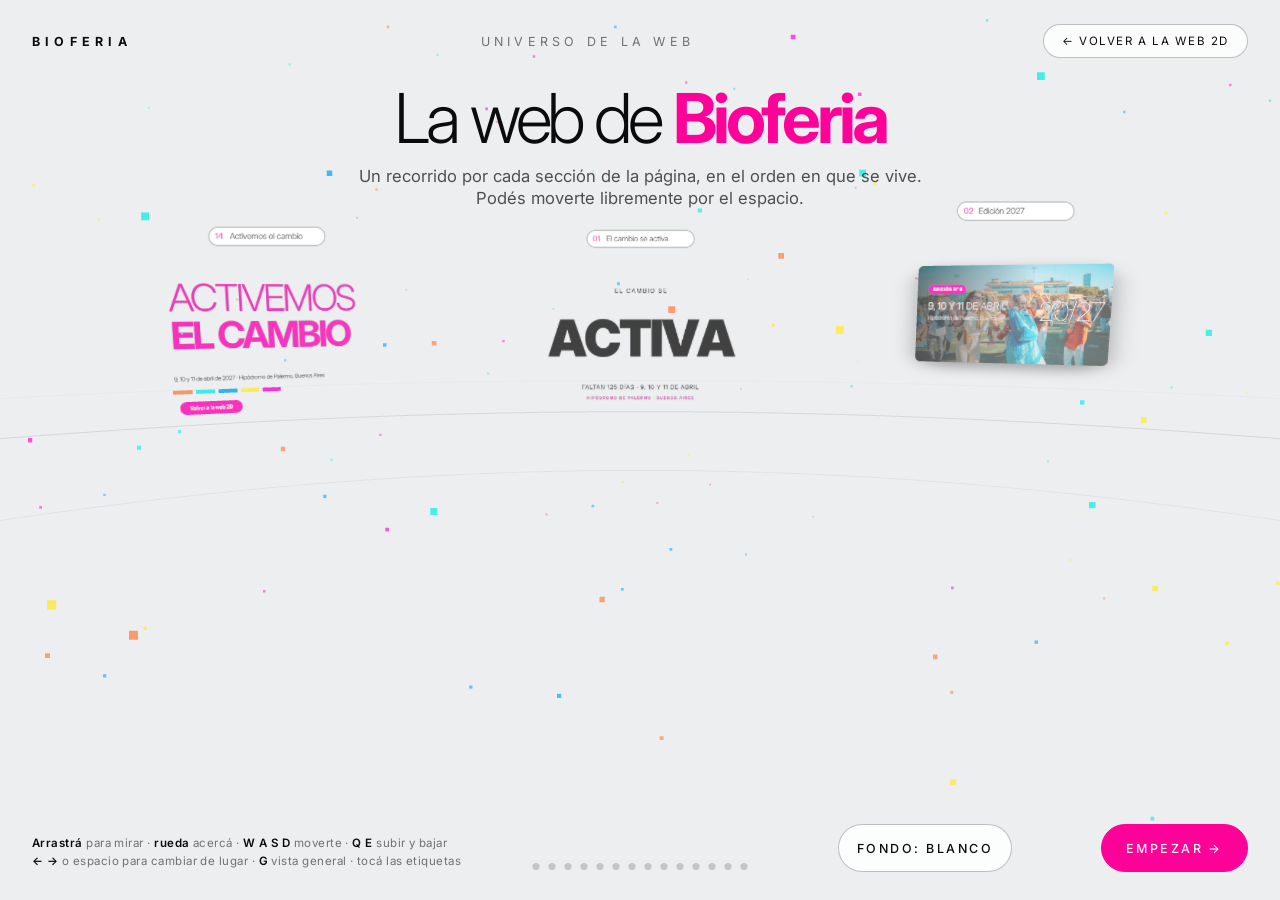
==== universo3d.html @ 0862d648 "Add files via upload" ====
<!doctype html>
<html lang="es">
<head>
<meta charset="utf-8">
<meta name="viewport" content="width=device-width,initial-scale=1,viewport-fit=cover">
<title>Bioferia · la web en 3D</title>
<link rel="preconnect" href="https://fonts.googleapis.com"><link rel="preconnect" href="https://fonts.gstatic.com" crossorigin>
<link href="https://fonts.googleapis.com/css2?family=Inter:wght@200;300;400;500;600;700;800;900&display=swap" rel="stylesheet">
<style>
:root{--rosa:#FF0099;--ink:#0b0b0b;--bg:#eceef0}
*{box-sizing:border-box}
html,body{margin:0;height:100%;background:var(--bg);color:var(--ink);font-family:"Inter",system-ui,sans-serif;overflow:hidden}
#gl{position:fixed;inset:0;width:100%;height:100%;display:block;cursor:grab;touch-action:none}
#gl:active{cursor:grabbing}
.top{position:fixed;z-index:5;left:0;right:0;top:0;display:flex;justify-content:space-between;align-items:center;padding:24px 32px;pointer-events:none;font-size:.78rem;letter-spacing:.34em;text-transform:uppercase}
.top b{font-weight:700;letter-spacing:.42em}.top span{color:#0b0b0b8c}
.top a{pointer-events:auto;color:var(--ink);text-decoration:none;border:1px solid #0b0b0b40;border-radius:999px;padding:9px 18px;letter-spacing:.14em;font-size:.72rem;background:#ffffffcc;backdrop-filter:blur(10px)}
.top a:hover{background:#fff}
#cap{position:fixed;z-index:4;left:50%;top:78px;translate:-50% 0;text-align:center;width:min(900px,92vw);pointer-events:none}
#cap .n{color:var(--rosa);letter-spacing:.3em;font-size:.8rem;margin-bottom:6px;font-weight:500}
#cap h1{margin:0;font-weight:300;font-size:clamp(2.2rem,5.4vw,4.3rem);letter-spacing:-.06em;line-height:1}
#cap h1 b{font-weight:700;color:var(--rosa)}
#cap p{margin:12px auto 0;max-width:36em;color:#0b0b0bb3;font-size:clamp(.9rem,1.3vw,1.1rem);line-height:1.35;font-weight:400}
#cap .w{display:inline-block;opacity:0;transform:translateY(.45em);filter:blur(8px);transition:opacity .8s ease,transform .9s cubic-bezier(.2,.8,.2,1),filter .8s ease}
#cap.in .w{opacity:1;transform:none;filter:blur(0)}
#cap .n,#cap p{opacity:0;transition:opacity .9s ease .5s}#cap.in .n,#cap.in p{opacity:1}
.nav{position:fixed;z-index:5;right:32px;bottom:28px;display:flex;gap:12px}
.nav button{font:500 .78rem "Inter";letter-spacing:.2em;text-transform:uppercase;color:var(--ink);background:#ffffffd9;border:1px solid #0b0b0b40;border-radius:999px;height:48px;padding:0 24px;cursor:pointer;backdrop-filter:blur(10px)}
.nav button:hover{background:#fff}.nav .go{background:var(--rosa);color:#fff;border-color:var(--rosa)}
.dots{position:fixed;z-index:5;left:50%;bottom:30px;translate:-50% 0;display:flex;gap:9px}
.dots i{width:7px;height:7px;border-radius:50%;background:#0b0b0b2e;cursor:pointer;transition:.3s}.dots i.a{background:var(--rosa);transform:scale(1.6)}
.hint{position:fixed;z-index:4;left:32px;bottom:30px;font-size:.72rem;color:#0b0b0b8c;letter-spacing:.04em;line-height:1.5}
.hint b{font-weight:600;color:var(--ink)}
#mp{position:fixed;z-index:3;left:4vw;right:4vw;top:244px;bottom:84px;display:grid;grid-template-columns:minmax(0,1.55fr) minmax(0,1fr);gap:28px;opacity:0;pointer-events:none;transition:opacity .8s ease,transform .9s cubic-bezier(.2,.8,.2,1);transform:translateY(24px)}
#mp.on{opacity:1;pointer-events:auto;transform:none}
.mp__map{position:relative;border-radius:28px;overflow:hidden;background:#dfeef3;box-shadow:0 34px 70px -34px #0b0b0b80}
.mp__map iframe{position:absolute;inset:0;width:100%;height:100%;border:0}
.mp__txt{overflow:auto;padding-right:6px;scrollbar-width:thin}
.mp__txt p{margin:0 0 16px;font-size:clamp(.88rem,1.15vw,1.05rem);line-height:1.38;color:#0b0b0bd9}
.mp__txt h3{margin:4px 0 8px;font-size:.78rem;letter-spacing:.06em;text-transform:uppercase;font-weight:700}
.mp__txt ol{list-style:none;margin:0 0 18px;padding:0}
.mp__txt li{display:grid;grid-template-columns:2.6em 1fr auto;gap:8px;align-items:center;padding:3px 0;border-bottom:1px solid #0b0b0b26;opacity:0;transform:translateX(18px);transition:opacity .6s ease,transform .7s cubic-bezier(.2,.8,.2,1)}
#mp.on li{opacity:1;transform:none}
.mp__txt li b{font-weight:500;font-size:1.7rem;letter-spacing:-.04em;line-height:1}
.mp__txt li span{font-size:.98rem}.mp__txt li em{font-style:normal;font-size:.9rem;font-weight:500}
.leg{display:flex;flex-wrap:wrap;gap:8px 14px}.leg i{display:inline-flex;align-items:center;gap:8px;font-style:normal;font-size:.78rem;font-weight:700;text-transform:uppercase}.leg i::before{content:"";width:26px;height:12px;border-radius:99px;background:var(--c)}
#kp{position:fixed;z-index:6;left:50%;bottom:92px;translate:-50% 20px;width:min(780px,92vw);display:none;grid-template-columns:10px 1fr 190px;background:#fff;color:#0b0b0b;border-radius:26px;overflow:hidden;box-shadow:0 30px 70px -26px #000a;opacity:0;transition:opacity .5s,translate .6s cubic-bezier(.2,.8,.2,1)}
#kp.on{display:grid;opacity:1;translate:-50% 0}
#kp>i{background:var(--c)}#kp>div{padding:18px 22px}#kp small{letter-spacing:.2em;font-weight:600;font-size:.7rem;text-transform:uppercase}#kp h2{margin:2px 0 6px;font-weight:300;letter-spacing:-.05em;font-size:2.2rem;line-height:1}#kp h2 b{font-weight:700}#kp p{margin:0 0 6px;font-size:.95rem;line-height:1.35}#kp img{width:100%;height:100%;object-fit:cover}#kp button{position:absolute;right:10px;top:10px;width:32px;height:32px;border-radius:50%;border:0;background:#000b;color:#fff;font-size:1.2rem;cursor:pointer}
#mod{position:fixed;inset:0;z-index:20;background:#0b0b0bb3;backdrop-filter:blur(8px);display:none;place-items:center}
#mod.on{display:grid}
#mod .box{position:relative;width:min(1280px,94vw);height:min(86vh,820px);border-radius:24px;overflow:hidden;background:#fff;box-shadow:0 40px 90px -30px #000}
#mod.phone .box{width:min(400px,92vw);height:min(86vh,860px);border-radius:36px;border:8px solid #111}
#mod iframe{width:100%;height:100%;border:0;display:block}
#mod button{position:absolute;right:14px;top:14px;z-index:2;width:42px;height:42px;border-radius:50%;border:0;background:#000000b3;color:#fff;font-size:1.5rem;cursor:pointer}
#load{position:fixed;inset:0;z-index:30;display:grid;place-items:center;background:var(--bg);font-weight:300;letter-spacing:.3em;text-transform:uppercase;color:#0b0b0b99;transition:opacity .8s}
#load.off{opacity:0;pointer-events:none}
body.dark{--bg:#0a0a0d;--ink:#f4f4f4;--card:#ffffff14}body.dark .top span,body.dark .hint{color:#ffffff99}body.dark #cap p{color:#ffffffb3}body.dark .top a,body.dark .nav button{background:#ffffff14;border-color:#ffffff40;color:#fff}body.dark .nav .go{background:var(--rosa)}body.dark .dots i{background:#ffffff33}body.dark .dots i.a{background:var(--rosa)}body.dark .mp__txt p{color:#ffffffd9}body.dark .mp__txt li{border-color:#ffffff2e}body.dark #load{color:#ffffff99}body.dark .mp__map{background:#03060f}
.nav .bgb{min-width:48px;padding:0 18px}
@media(max-width:900px){#mp{grid-template-columns:1fr;top:210px;overflow:auto}.mp__map{min-height:46vh}}
@media(max-width:700px){.top{padding:16px}.top span{display:none}#cap{top:66px}.nav{right:14px;bottom:16px}.dots{display:none}.hint{display:none}}
</style>
</head>
<body>
<canvas id="gl"></canvas>
<div class="top"><b>Bioferia</b><span>Universo de la web</span><a href="index.html" id="back2d">← Volver a la web 2D</a></div>
<div id="cap"><div class="n"></div><h1></h1><p></p></div>
<div id="mp"><div class="mp__map"><iframe title="Mapa 3D del Hipódromo de Palermo" src="about:blank" allow="fullscreen"></iframe></div><aside class="mp__txt"></aside></div>
<div class="nav"><button id="bgb" class="bgb" aria-label="Cambiar fondo">Fondo: blanco</button><button id="prev" aria-label="Anterior">←</button><button id="next" class="go">Empezar →</button></div>
<div class="dots" id="dots"></div>
<div class="hint"><b>Arrastrá</b> para mirar · <b>rueda</b> acercá · <b>W A S D</b> moverte · <b>Q E</b> subir y bajar<br><b>← →</b> o espacio para cambiar de lugar · <b>G</b> vista general · tocá las etiquetas</div>
<div id="mod"><div class="box"><button aria-label="Cerrar">×</button><iframe title="web"></iframe></div></div>
<div id="load">Armando el universo…</div>
<script src="content.js"></script>
<script src="assets/vendor/three.min.js"></script>
<script>
const B=window.BIOFERIA,TH=window.THREE;
let INK='#0b0b0b',INV='#fff';const inkd=()=>INK==='#fff'?'#ffffffd9':'#0b0b0bd9';const COL={fuego:'#FA3710',aire:'#01DAC7',agua:'#005BFC',tierra:'#FED108',rosa:'#FF0099'};
const CN={rojo:COL.fuego,turquesa:COL.aire,azul:COL.agua,amarillo:COL.tierra,rosa:COL.rosa};
const WEB='index.html';
function back2d(){if(parent!==window)parent.postMessage('cerrar3d','*');else location.href='index.html'}

const loadImg=u=>new Promise(r=>{const i=new Image();i.crossOrigin='anonymous';i.onload=()=>r(i);i.onerror=()=>r(null);i.src=u});
const mkc=(w,h)=>{const c=document.createElement('canvas');c.width=Math.max(2,Math.round(w));c.height=Math.max(2,Math.round(h));return c};
const ctex=c=>{const t=new TH.CanvasTexture(c);t.encoding=TH.sRGBEncoding;t.anisotropy=8;return t};
const clamp=(v,a=0,b=1)=>Math.max(a,Math.min(b,v));
const eOut=q=>1-Math.pow(1-q,3),eBack=q=>{const c1=1.70158,c3=c1+1;return 1+c3*Math.pow(q-1,3)+c1*Math.pow(q-1,2)};
function rr(x,X,Y,W,H,R){x.beginPath();x.moveTo(X+R,Y);x.arcTo(X+W,Y,X+W,Y+H,R);x.arcTo(X+W,Y+H,X,Y+H,R);x.arcTo(X,Y+H,X,Y,R);x.arcTo(X,Y,X+W,Y,R);x.closePath()}
function cover(x,im,X,Y,W,H){const k=Math.max(W/im.width,H/im.height),w=im.width*k,h=im.height*k;x.drawImage(im,X+(W-w)/2,Y+(H-h)/2,w,h)}
function plane(w,h,tex,o={}){return new TH.Mesh(new TH.PlaneGeometry(w,h),new TH.MeshBasicMaterial(Object.assign({map:tex,transparent:true,side:TH.DoubleSide,depthWrite:false},o)))}
function imgCard(url,w,h,o={}){const {r=.05,px=720,border=null}=o,c=mkc(px,px*h/w),x=c.getContext('2d'),t=ctex(c),m=plane(w,h,t);if(r>0&&o.shadow!==false)addShadow(m,w,h);
  loadImg(url).then(im=>{if(!im)return;x.clearRect(0,0,c.width,c.height);x.save();rr(x,0,0,c.width,c.height,c.width*r);x.clip();cover(x,im,0,0,c.width,c.height);x.restore();if(border){x.strokeStyle=border;x.lineWidth=4;rr(x,2,2,c.width-4,c.height-4,c.width*r);x.stroke()}t.needsUpdate=true});return m}
function textPlane(w,h,px,draw,o={}){const fixed=o.fixed,sh=o.shadow;o=Object.assign({},o);delete o.fixed;delete o.shadow;const c=mkc(px,px*h/w),x=c.getContext('2d');draw(x,c.width,c.height);const m=plane(w,h,ctex(c),o);m.userData.c=c;m.userData.draw=draw;m.userData.fixed=!!fixed;if(sh)addShadow(m,w,h);return m}
const baseLetters=[];
function repaint(){scene.traverse(m=>{const d=m.userData&&m.userData.draw;if(d&&!m.userData.fixed&&m.userData.c){const c=m.userData.c,x=c.getContext('2d');x.setTransform(1,0,0,1,0,0);x.clearRect(0,0,c.width,c.height);x.textAlign='left';x.textBaseline='alphabetic';x.letterSpacing='0px';x.globalAlpha=1;d(x,c.width,c.height);m.material.map.needsUpdate=true}if(m.userData&&m.userData.redraw){m.userData.redraw();m.material.map.needsUpdate=true}});baseLetters.forEach(m=>m.material.color.set(INK).convertSRGBToLinear())}
function wrap(x,txt,maxW){const out=[];let line='';txt.split(' ').forEach(w=>{const t=line?line+' '+w:w;if(x.measureText(t).width>maxW&&line){out.push(line);line=w}else line=t});if(line)out.push(line);return out}
function lines(x,txt,X,Y,maxW,lh){const L=wrap(x,txt,maxW);L.forEach((l,i)=>x.fillText(l,X,Y+i*lh));return Y+L.length*lh}
const shTex=(()=>{const c=mkc(256,256),x=c.getContext('2d');x.filter='blur(13px)';x.fillStyle='#000';rr(x,30,30,196,196,26);x.fill();return new TH.CanvasTexture(c)})();
function addShadow(m,w,h,op=.42){const sh=new TH.Mesh(new TH.PlaneGeometry(w*1.3,h*1.3),new TH.MeshBasicMaterial({map:shTex,transparent:true,opacity:op,depthWrite:false,side:TH.DoubleSide}));sh.position.set(0,-h*.05,-.05);sh.renderOrder=-1;m.add(sh);return m}
function detTex(f,col){const W=1240,H=780,c=mkc(W,H),x=c.getContext('2d'),t=ctex(c),dk=col==='#FED108',fg=dk?'#0b0b0b':'#fff';
  const draw=im=>{x.clearRect(0,0,W,H);x.save();rr(x,0,0,W,H,70);x.clip();x.fillStyle=col;x.fillRect(0,0,W,H);if(im){cover(x,im,0,0,W,H);x.globalAlpha=.66;x.fillStyle=col;x.fillRect(0,0,W,H);x.globalAlpha=1}
    const gr=x.createLinearGradient(0,H*.3,0,H);gr.addColorStop(0,'rgba(0,0,0,0)');gr.addColorStop(1,dk?'rgba(255,255,255,0)':'rgba(0,0,0,.45)');x.fillStyle=gr;x.fillRect(0,0,W,H);x.restore();
    x.fillStyle=fg;x.textAlign='left';x.textBaseline='alphabetic';x.font='400 138px Inter';x.letterSpacing='-7px';x.fillText(f.verbo.toUpperCase(),70,170);const vw=x.measureText(f.verbo.toUpperCase()).width;
    x.font='700 30px Inter';x.letterSpacing='5px';const ew=x.measureText(f.elemento.toUpperCase()).width+60;x.fillStyle=dk?'#0b0b0b2e':'#ffffff40';rr(x,70+vw+34,100,ew,62,31);x.fill();x.fillStyle=fg;x.fillText(f.elemento.toUpperCase(),70+vw+64,143);
    x.font='600 70px Inter';x.letterSpacing='-3px';let y=lines(x,f.sentido,70,310,W-380,78);
    x.font='700 26px Inter';x.letterSpacing='4px';x.globalAlpha=.85;x.fillText('LO VIVÍS EN',70,y+34);x.globalAlpha=1;x.font='600 46px Inter';x.letterSpacing='-1px';x.fillText(f.donde,70,y+92);
    x.font='400 38px Inter';x.letterSpacing='-1px';lines(x,f.detalle,70,y+160,W-300,48);t.needsUpdate=true};
  draw(null);loadImg(f.img).then(im=>{if(im)draw(im)});return t}
const pad2=n=>String(n).padStart(2,'0');
async function letterRow(str,font,px,track,fill,img,k){const mc=mkc(10,10).getContext('2d');mc.font=font;mc.letterSpacing=track+'px';const it=[...str].map(ch=>({ch,adv:mc.measureText(ch).width}));const total=it.reduce((s,a)=>s+a.adv,0),out=[];let x0=0;
  for(const a of it){if(a.ch!==' '){const w=Math.ceil(a.adv-track+px*.3),h=Math.round(px*1.3),c=mkc(w,h),cx=c.getContext('2d');cx.font=font;cx.letterSpacing=track+'px';cx.textBaseline='alphabetic';cx.fillStyle=fill;cx.fillText(a.ch,px*.15,px);
      if(img){cx.globalCompositeOperation='source-in';cx.drawImage(img,-(x0)+px*.15,0,total,h)}
      const m=plane(w*k,h*k,ctex(c));m.position.set((x0-px*.15+w/2-total/2)*k,0,0);out.push(m)}
    x0+=a.adv}
  return{meshes:out,width:total*k}}

const cv=document.getElementById('gl');
const renderer=new TH.WebGLRenderer({canvas:cv,antialias:true});renderer.setPixelRatio(Math.min(devicePixelRatio,2));renderer.outputEncoding=TH.sRGBEncoding;
const BGC=0xeceef0;const scene=new TH.Scene();scene.background=new TH.Color(BGC);scene.fog=new TH.FogExp2(BGC,.0075);
const camera=new TH.PerspectiveCamera(48,1,.1,600);
const V3=TH.Vector3,R=54;
function resize(){renderer.setSize(innerWidth,innerHeight,false);camera.aspect=innerWidth/innerHeight;camera.updateProjectionMatrix()}addEventListener('resize',resize);resize();

const dust=(()=>{const N=520,p=new Float32Array(N*3),c=new Float32Array(N*3),v=[],pal=[COL.fuego,COL.aire,COL.agua,COL.tierra,COL.rosa].map(h=>new TH.Color(h));
  for(let i=0;i<N;i++){const r=14+Math.random()*120,a=Math.random()*6.283;p[i*3]=Math.cos(a)*r;p[i*3+1]=(Math.random()-.5)*60;p[i*3+2]=Math.sin(a)*r;const k=pal[i%5];c[i*3]=k.r;c[i*3+1]=k.g;c[i*3+2]=k.b;v.push([(Math.random()-.5)*.5,(Math.random()-.5)*.25,(Math.random()-.5)*.5])}
  const g=new TH.BufferGeometry();g.setAttribute('position',new TH.BufferAttribute(p,3));g.setAttribute('color',new TH.BufferAttribute(c,3));const pt=new TH.Points(g,new TH.PointsMaterial({size:.55,vertexColors:true,transparent:true,opacity:.8,depthWrite:false}));scene.add(pt);return{pt,p,v,N}})();
function ring(r,y,op){const pts=[];for(let i=0;i<=140;i++){const a=i/140*6.283;pts.push(new V3(Math.cos(a)*r,y,Math.sin(a)*r))}scene.add(new TH.Line(new TH.BufferGeometry().setFromPoints(pts),new TH.LineBasicMaterial({color:0x0b0b0b,transparent:true,opacity:op})))}
ring(R,-5.4,.16);ring(R*.55,-5.4,.08);ring(R*1.5,-5.4,.05);

scene.add(new TH.AmbientLight(0xffffff,1));
const seed=new TH.Group();scene.add(seed);
const sv=document.createElement('video');sv.src='assets/video/semilla.mp4';sv.muted=true;sv.loop=false;sv.playsInline=true;sv.preload='auto';sv.crossOrigin='anonymous';
const svCol=new TH.Color(COL.fuego),svTex=new TH.VideoTexture(sv);
const svMat=new TH.ShaderMaterial({transparent:true,depthWrite:false,blending:TH.AdditiveBlending,uniforms:{map:{value:svTex},uCol:{value:svCol},uHeart:{value:0},uT:{value:0},uMode:{value:0}},
  vertexShader:'varying vec2 vUv;void main(){vUv=uv;gl_Position=projectionMatrix*modelViewMatrix*vec4(position,1.);}',
  fragmentShader:'uniform sampler2D map;uniform vec3 uCol;uniform float uHeart;uniform float uT;uniform float uMode;varying vec2 vUv;'+
  'void main(){vec3 c=texture2D(map,vUv).rgb;float L=dot(c,vec3(.3,.59,.11));'+
  'vec3 p0=vec3(.98,.216,.063),p1=vec3(.004,.855,.78),p2=vec3(0.,.357,.988),p3=vec3(.996,.82,.03),p4=vec3(1.,0.,.6);'+
  'vec2 q=vUv-.5;float x=fract(atan(q.y*1.78,q.x)/6.2832+.5+uT*.04)*5.;'+
  'vec3 hm=mix(p0,p1,smoothstep(0.,1.,x));hm=mix(hm,p2,smoothstep(1.,2.,x));hm=mix(hm,p3,smoothstep(2.,3.,x));hm=mix(hm,p4,smoothstep(3.,4.,x));hm=mix(hm,p0,smoothstep(4.,5.,x));'+
  'vec3 tint=mix(uCol,hm,uHeart);float e=pow(1.-smoothstep(.3,.98,length(q*2.)),1.6);'+
  'if(uMode>.5){float a=clamp(pow(L,1.15)*2.6,0.,1.)*e;gl_FragColor=vec4(tint*.92,a);}'+
  'else{vec3 c2=tint*(L*2.6)+vec3(pow(L,2.5))*.7;c2=max(c2-.02,0.)*1.4;gl_FragColor=vec4(c2*e,1.);}}'});
const svMesh=new TH.Mesh(new TH.PlaneGeometry(5.4,9.6),svMat);svMesh.scale.setScalar(1.35);svMesh.frustumCulled=false;svMesh.renderOrder=30;scene.add(svMesh);
const SEEDC=[COL.fuego,COL.aire,COL.agua,COL.tierra,COL.rosa],_tc=new TH.Color();let svOn=false;
function updateSeed(t,dt){if(!svOn){svOn=true;sv.play().catch(()=>{})}if(sv.paused)sv.play().catch(()=>{});if(sv.currentTime>16.8)sv.currentTime=6;
  const ph=t/5,idx=Math.floor(ph)%5,cyc=Math.floor(ph/5)%3===2&&ph%5<4?1:0,k=1-Math.exp(-dt*1.8);svCol.lerp(_tc.set(SEEDC[idx]),k);svMat.uniforms.uHeart.value+=(cyc-svMat.uniforms.uHeart.value)*k;svMat.uniforms.uT.value=t;svMesh.quaternion.copy(camera.quaternion)}

const ST=[];let CB=null;
function station(id,title,text,build,o={}){ST.push(Object.assign({id,title,text,build,d:12,h:0,upd:null,g:null,parts:[]},o))}
function reg(m,o={}){const p=Object.assign({d:0,k:'up',dist:1.4,len:.9},o);p.pos=m.position.clone();p.sc=m.scale.clone();p.rot=m.rotation.clone();p.w=m.geometry&&m.geometry.parameters&&m.geometry.parameters.width||0;p.ops=[];m.traverse(c=>{if(c.material&&c.material.opacity!==undefined)p.ops.push([c.material,c.material.opacity])});m.userData.part=p;CB.parts.push(m);return m}
const lens={m:null,amt:0,tgt:0,i:0,tex:[]};
const dias=Math.max(0,Math.ceil((new Date('2027-04-09T11:00:00-03:00')-Date.now())/864e5));
function applyParts(s,eT){for(const m of s.parts){const p=m.userData.part,q=clamp((eT-p.d)/p.len),e=eOut(q);let op=e;m.visible=q>0;
  m.position.copy(p.pos);m.scale.copy(p.sc);m.rotation.copy(p.rot);
  switch(p.k){case'up':m.position.y-=p.dist*(1-e);break;case'down':m.position.y+=p.dist*(1-e);break;case'left':m.position.x-=p.dist*(1-e);break;case'right':m.position.x+=p.dist*(1-e);break;
   case'scale':m.scale.multiplyScalar(.55+.45*e);break;case'pop':m.scale.multiplyScalar(Math.max(.001,eBack(q)));op=Math.min(1,q*2.5);break;
   case'wipe':m.scale.x=Math.max(.001,p.sc.x*e);m.position.x=p.pos.x-p.w*p.sc.x*(1-e)/2;op=Math.min(1,q*3);break;
   case'fan':m.position.x=p.pos.x*e;m.rotation.y=p.rot.y*e;m.position.y-=.3*(1-e);break;case'fade':break}
  for(const [mat,b] of p.ops)mat.opacity=b*op}}

station('portada','El cambio se <b>activa</b>','La portada: dos palabras, un contador y todo lo que viene.',async g=>{
  const A=(m,o)=>{g.add(m);return reg(m,o)};
  const top=textPlane(8,.9,1400,(x,w,h)=>{x.fillStyle=INK;x.textAlign='center';x.textBaseline='middle';x.font='400 70px Inter';x.letterSpacing='14px';x.fillText('EL CAMBIO SE',w/2+7,h/2)});top.position.y=2.9;A(top,{k:'up',dist:.8,d:.1,len:1});
  const k=.0062,im=await loadImg('assets/graficas/bioferia-collage.webp');
  const base=await letterRow('ACTIVA','900 560px Inter',560,-26,'#fff',null,k),fill=null;
  base.meshes.forEach((m,i)=>{m.material.color.set(INK).convertSRGBToLinear();baseLetters.push(m);m.position.y=-.35;A(m,{k:'pop',d:.5+i*.13,len:.8})});
  const WP=560,WW=Math.ceil(base.width/k+WP*.3),WH=Math.round(WP*1.3);
  const FON=await Promise.all(['bioferia-collage.webp','criatura-nautilo.webp','criatura-flores.webp','patron-amarillo.webp','organismo-rosa.png'].map(f=>loadImg('assets/graficas/'+f)));
  lens.tex=FON.map(fi=>{const c=mkc(WW,WH),x=c.getContext('2d');x.font='900 560px Inter';x.letterSpacing='-26px';x.textBaseline='alphabetic';x.fillStyle='#fff';x.fillText('ACTIVA',WP*.15,WP);if(fi){x.globalCompositeOperation='source-in';cover(x,fi,0,0,WW,WH)}return ctex(c)});
  const lm=new TH.Mesh(new TH.PlaneGeometry(WW*k,WH*k),new TH.ShaderMaterial({transparent:true,depthWrite:false,side:TH.DoubleSide,uniforms:{map:{value:lens.tex[0]},uM:{value:new TH.Vector2(.5,.5)},uAmt:{value:0},uR:{value:.36},uAsp:{value:WW/WH}},
    vertexShader:'varying vec2 vUv;void main(){vUv=uv;gl_Position=projectionMatrix*modelViewMatrix*vec4(position,1.);}',
    fragmentShader:'uniform sampler2D map;uniform vec2 uM;uniform float uAmt;uniform float uR;uniform float uAsp;varying vec2 vUv;void main(){vec4 t=texture2D(map,vUv);float d=length((vUv-uM)*vec2(uAsp,1.));float a=smoothstep(uR,uR*.78,d)*uAmt;gl_FragColor=vec4(t.rgb,t.a*a);}'}));
  lm.position.set(0,-.35,.03);lm.visible=false;g.add(lm);lens.m=lm;
  const cc=textPlane(9,.8,1400,(x,w,h)=>{x.fillStyle=INK;x.textAlign='center';x.textBaseline='middle';x.font='400 62px Inter';x.letterSpacing='6px';x.fillText(dias>0?`FALTAN ${dias} DÍAS · 9, 10 Y 11 DE ABRIL`:'YA LLEGÓ',w/2,h/2)});cc.position.y=-3.7;A(cc,{k:'up',dist:.6,d:1.6,len:.9});
  const sec=textPlane(9,.5,1400,(x,w,h)=>{x.fillStyle='#FF00B2';x.textAlign='center';x.textBaseline='middle';x.font='600 40px Inter';x.letterSpacing='10px';x.fillText('HIPÓDROMO DE PALERMO · BUENOS AIRES',w/2,h/2)});sec.position.y=-4.45;A(sec,{k:'up',dist:.5,d:1.9,len:.9});
  return(t,eT)=>{lm.visible=eT>1.6}
},{d:23});

station('edicion','Edición <b>2027</b>','8.ª edición. Tres días en el Hipódromo de Palermo.',async g=>{
  const A=(m,o)=>{g.add(m);return reg(m,o)};
  A(imgCard('assets/fotos/festival-hipodromo.jpg',11.6,6.2,{r:.03,px:1400}),{k:'wipe',d:0,len:1.2});
  const ov=textPlane(11.6,6.2,1400,(x,w,h)=>{const gr=x.createLinearGradient(0,0,w,0);gr.addColorStop(0,'rgba(0,0,0,.6)');gr.addColorStop(.62,'rgba(0,0,0,0)');x.save();rr(x,0,0,w,h,w*.03);x.clip();x.fillStyle=gr;x.fillRect(0,0,w,h);x.restore();
    x.fillStyle='#FF00B2';rr(x,w*.06,h*.2,w*.2,h*.09,h*.045);x.fill();x.fillStyle='#fff';x.font='700 '+h*.04+'px Inter';x.textBaseline='middle';x.letterSpacing='3px';x.fillText('EDICIÓN N° 8',w*.085,h*.245);
    x.letterSpacing='-2px';x.font='400 '+h*.1+'px Inter';x.fillText('9, 10 Y 11 DE ABRIL',w*.06,h*.42);x.font='300 '+h*.058+'px Inter';x.fillText('Hipódromo de Palermo, Buenos Aires',w*.06,h*.54)});ov.position.z=.03;A(ov,{k:'fade',d:.7,len:.9});
  const big=textPlane(5.6,5.4,900,(x,w,h)=>{x.fillStyle='#fff';x.textAlign='right';x.textBaseline='middle';x.font='200 '+h*.3+'px Inter';x.letterSpacing='-8px';x.fillText('20/27',w-10,h/2)});big.position.set(2.7,.1,.05);A(big,{k:'pop',d:1,len:.9});
  return null},{d:16});

station('vuelve','Vuelve el <b>festival</b>','El festival de sustentabilidad más grande de Latinoamérica.',async g=>{
  const A=(m,o)=>{g.add(m);return reg(m,o)};
  const forma=imgCard('assets/graficas/forma-rosa.png',5.85,7,{r:0,px:900});forma.position.set(3.4,-.1,0);A(forma,{k:'wipe',d:0,len:1.3});
  const cw=5.85*.7766,ch=7*.5778,card=imgCard('assets/fotos/baile.jpg',cw,ch,{r:.09,px:700});card.position.set(3.4+(.1064+.7766/2-.5)*5.85,-.1+(.5-(.2667+.5778/2))*7,.04);A(card,{k:'scale',d:.7,len:.9});
  const t1=textPlane(7.2,2.7,1500,(x,w,h)=>{x.fillStyle=INK;x.textBaseline='top';x.font='500 112px Inter';x.letterSpacing='-6px';let y=lines(x,'Vuelve el festival de sustentabilidad más grande de',10,10,w-20,112);x.fillStyle='#FF00B2';x.fillText('Latinoamérica.',10,y)});t1.position.set(-3.5,1.9,0);A(t1,{k:'up',d:.3,len:.9,dist:.8});
  const t2=textPlane(7.2,1.9,1500,(x,w,h)=>{x.fillStyle=inkd();x.textBaseline='top';x.font='400 46px Inter';x.letterSpacing='-1px';lines(x,'Música en vivo, feria de emprendedores, charlas y experiencias, gastronomía consciente, empresas de triple impacto y ONGs, todos reunidos para celebrar el cambio.',10,6,w-30,60)});t2.position.set(-3.5,-.1,0);A(t2,{k:'up',d:.7,len:.9,dist:.7});
  const t3=textPlane(7.2,1.5,1500,(x,w,h)=>{x.textBaseline='top';x.font='400 88px Inter';x.letterSpacing='-4px';x.fillStyle=INK;x.fillText('Que no te lo cuenten.',10,0);x.fillStyle='#FF00B2';x.fillText('Vení a vivirlo.',10,92)});t3.position.set(-3.5,-1.35,0);A(t3,{k:'up',d:1.1,len:.9,dist:.7});
  const vb=[['Celebrar',COL.rosa],['Hacer',COL.fuego],['Cuidar',COL.tierra],['Transformar',COL.agua],['Conectar',COL.aire]],pills=[];
  vb.forEach(([t,c],i)=>{const pc=mkc(480,120),px=pc.getContext('2d');px.fillStyle=c;rr(px,4,4,472,112,56);px.fill();px.fillStyle=(c===COL.tierra||c===COL.aire)?'#0b0b0b':'#fff';px.font='600 46px Inter';px.letterSpacing='3px';px.textAlign='center';px.textBaseline='middle';px.fillText(t.toUpperCase(),240,62);
    const pm=plane(2.2,.55,ctex(pc));pm.position.set((i-2)*2.45,4.1,0);addShadow(pm,2.2,.55,.3);A(pm,{k:'pop',d:.1+i*.1,len:.7});pills.push(pm)});
  return(t,eT)=>{pills.forEach((m,i)=>{const y=4.1+Math.sin(t*1.1+i*1.3)*.1;m.userData.part.pos.y=y;if(eT>=14)m.position.y=y})}
},{d:17});

station('catalizadores','5 catalizadores, <b>5 verbos</b>','Cada verbo es un elemento, un color y un lugar del predio. Tocá uno y descubrí dónde vivirlo.',async g=>{
  for(let i=0;i<5;i++){const f=B.franja[i],col=CN[f.color],art=['criatura-flores.webp','criatura-libelula.png','criatura-nautilo.webp','patron-amarillo.webp','organismo-rosa.png'][i];
    const c=mkc(560,900),x=c.getContext('2d'),t=ctex(c),m=plane(2.6,4.18,t);
    const im=await loadImg('assets/graficas/'+art);x.save();rr(x,0,0,560,900,44);x.clip();x.fillStyle=col;x.fillRect(0,0,560,900);if(im){x.globalCompositeOperation='multiply';cover(x,im,-80,250,720,700)}x.globalCompositeOperation='source-over';x.restore();
    x.fillStyle=f.color==='amarillo'?'#0b0b0b':'#fff';x.textAlign='center';x.font='400 62px Inter';x.letterSpacing='-3px';x.fillText(f.verbo.toUpperCase(),280,120);x.font='600 28px Inter';x.letterSpacing='6px';x.fillText(f.elemento.toUpperCase(),280,175);
    catCards.push({m,front:t,det:detTex(f,col),i});addShadow(m,2.6,4.18);if(CAT_FICHA){m.userData.click=()=>showKP(i);m.userData.hot=1}m.position.set((i-2)*2.85,0,-Math.abs(i-2)*.25);m.rotation.y=-(i-2)*.1;g.add(m);reg(m,{k:'right',dist:8,d:i*.14,len:1})}
  return (t,eT)=>{catCards.forEach(cd=>{const m=cd.m,p=m.userData.part;if(!p.b0){p.b0=p.ops.map(o=>o[1]);p.f=1;p.hx=p.pos.clone();p.hs=p.sc.clone();p.hy=p.rot.y;p.det=false}
    const sel=catSel===cd.i,any=catSel>=0;const ra=p.sc.x/p.hs.x;if(sel&&!p.det&&ra>1.5){p.det=true;m.material.map=cd.det}else if(!sel&&p.det&&ra<1.5){p.det=false;m.material.map=cd.front}
    const k=.12;p.pos.lerp(sel?new V3(0,.55,2.6):p.hx,k);p.sc.x+=((sel?2.2:1)*p.hs.x-p.sc.x)*k;p.sc.y+=((sel?.86:1)*p.hs.y-p.sc.y)*k;p.rot.y+=((sel?0:p.hy)-p.rot.y)*k;
    p.f+=((any&&!sel?.16:1)-p.f)*.12;p.ops.forEach((o,j)=>{o[1]=p.b0[j]*p.f;if(eT>=14)o[0].opacity=o[1]});
    if(eT>=14){m.position.copy(p.pos);m.scale.copy(p.sc);m.rotation.copy(p.rot)}})}
},{d:14});

station('campana','Un festival que se mira <b>como se siente</b>','Cada elemento tiene su color, su criatura y su afiche.',async g=>{
  const files=['post-tu-basura','afiche-tierra','afiche-aire','afiche-agua','afiche-celebrar-1','afiche-celebrar-2','post-algo-crece'],ring=new TH.Group();ring.position.z=-6.5;g.add(ring);
  files.forEach((f,i)=>{const a=i/7*6.283,m=imgCard(`assets/afiches/${f}.jpg`,3,3.75,{r:.06,px:600,border:'#0b0b0b26'});m.position.set(Math.sin(a)*6.5,0,Math.cos(a)*6.5);m.rotation.y=a;ring.add(m)});
  ring.position.z=-6.5;const holder=new TH.Group();holder.add(ring);ring.position.set(0,0,0);holder.position.z=-6.5;g.remove(ring);g.add(holder);
  return(t,eT)=>{const q=Math.max(0,eT);ring.rotation.y=.28*q+2.6*(1-Math.exp(-q*1.1));const e=eOut(clamp(q/1.4));holder.scale.setScalar(.55+.45*e);holder.visible=q>0}
},{d:13,h:.5});

station('areas','Descubrí las 11 áreas <b>temáticas</b>','El mapa 3D del Hipódromo, para recorrerlo, y todo lo que vive en cada lugar.',async g=>{return null},{d:12});

station('espacios','Así se activa el <b>recorrido</b>','Cinco espacios pensados para llegar, encontrarse, orientarse, escuchar y hacer una pausa.',async g=>{
  const E=[['ingreso','Entrada','La bienvenida al festival.'],['instagram','Espacio instagrameable','Un lugar para la foto y para compartir.'],['informes','Informes','Orientación y consultas para visitantes.'],['escenario','Escenario','Música y contenidos en vivo.'],['descanso','Lugar de descanso','Bancos y sombra para hacer una pausa.']];
  for(let i=0;i<5;i++){const [f,t1,t2]=E[i],c=mkc(640,720),x=c.getContext('2d'),t=ctex(c),m=plane(3,3.375,t),im=await loadImg(`assets/mapa3d/${f}.jpg`);
    const gr=x.createLinearGradient(0,0,0,720);gr.addColorStop(0,'rgba(190,150,205,.96)');gr.addColorStop(1,'rgba(160,110,180,.98)');x.fillStyle=gr;rr(x,0,0,640,720,48);x.fill();x.strokeStyle='#ffffff99';x.lineWidth=3;rr(x,1.5,1.5,637,717,48);x.stroke();
    x.save();rr(x,22,22,596,440,28);x.clip();if(im)cover(x,im,22,22,596,440);x.restore();x.fillStyle='#fff';x.textAlign='center';x.font='500 44px Inter';x.letterSpacing='-2px';x.fillText(pad2(i+1)+' '+t1,320,540);x.font='300 32px Inter';x.letterSpacing='-1px';wrap(x,t2,560).forEach((l,k)=>x.fillText(l,320,596+k*42));
    addShadow(m,3,3.375);m.position.set((i-2)*3.1,0,-Math.abs(i-2)*.7);m.rotation.y=-(i-2)*.2;g.add(m);reg(m,{k:'fan',d:i*.08,len:1.2})}
  return null},{d:14.5});

station('galeria','Mirá cómo se vive <b>Bioferia</b>','Fotos de ediciones anteriores.',async g=>{
  const items=B.galeria.items.slice(0,14),ring=new TH.Group(),holder=new TH.Group();holder.position.z=-7;holder.add(ring);g.add(holder);
  items.forEach((it,i)=>{const a=i/items.length*6.283,m=imgCard(it.src,2.3,3.1,{r:.07,px:520});m.position.set(Math.sin(a)*7,0,Math.cos(a)*7);m.rotation.y=a;ring.add(m)});
  return(t,eT)=>{const q=Math.max(0,eT);ring.rotation.y=-(.2*q+2.2*(1-Math.exp(-q*1.1)));const e=eOut(clamp(q/1.5));holder.scale.setScalar(.55+.45*e);holder.visible=q>0}
},{d:15,h:.4});

station('videos','Bioferia en <b>movimiento</b>','Dos videos: la edición 2027 y el agradecimiento de 2023. Tocá uno para verlo.',async g=>{
  const items=B.videos.items,meshes=[];
  items.forEach((v,i)=>{const m=imgCard(v.poster,5.4,3.04,{r:.05,px:900});m.position.set((i?1:-1)*3,.25,0);g.add(m);reg(m,{k:'scale',d:i*.2,len:1});m.userData.hot=1;meshes.push(m);
    const pl=textPlane(1,1,256,(x,w,h)=>{x.fillStyle='rgba(255,0,153,.9)';x.beginPath();x.arc(w/2,h/2,w*.45,0,7);x.fill();x.fillStyle='#fff';x.beginPath();x.moveTo(w*.42,h*.32);x.lineTo(w*.7,h/2);x.lineTo(w*.42,h*.68);x.fill()});pl.position.z=.04;m.add(pl);
    const cap=textPlane(5.4,.7,900,(x,w,h)=>{x.fillStyle=INK;x.font='500 54px Inter';x.letterSpacing='-2px';x.textBaseline='middle';x.fillText(v.titulo,6,h/2)});cap.position.set((i?1:-1)*3,-1.75,0);g.add(cap);reg(cap,{k:'up',d:.5+i*.2,len:.8,dist:.6});
    m.userData.click=()=>{if(m.userData.v){const vv=m.userData.v;if(vv.paused){meshes.forEach(o=>o.userData.v&&o!==m&&o.userData.v.pause());vv.play();pl.visible=false}else{vv.pause();pl.visible=true}return}
      const vd=document.createElement('video');vd.src=v.src;vd.loop=true;vd.playsInline=true;vd.crossOrigin='anonymous';meshes.forEach(o=>o.userData.v&&o.userData.v.pause());vd.play().catch(()=>{vd.muted=true;vd.play()});const t=new TH.VideoTexture(vd);t.encoding=TH.sRGBEncoding;m.material.map=t;m.material.needsUpdate=true;m.userData.v=vd;pl.visible=false}});
  return null},{d:14});

station('agenda','Tres días, tres formas de activar el <b>cambio</b>','Elegí un día y mirá qué pasa hora por hora.',async g=>{
  B.agenda.dias.forEach((d,i)=>{const col=CN[d.color],m=textPlane(4.2,5.4,900,(x,w,h)=>{x.fillStyle='#fff';rr(x,0,0,w,h,50);x.fill();x.strokeStyle='#0b0b0b26';x.lineWidth=3;rr(x,1.5,1.5,w-3,h-3,50);x.stroke();x.fillStyle=col;rr(x,34,34,w-68,150,34);x.fill();x.fillStyle=d.color==='amarillo'?'#0b0b0b':'#fff';x.font='700 120px Inter';x.textBaseline='middle';x.letterSpacing='-5px';x.fillText(d.dia,62,112);x.font='300 36px Inter';x.letterSpacing='-1px';x.fillText('ABRIL',w*.4,80);x.font='500 46px Inter';x.fillText(d.corto,w*.4,132);
      x.textBaseline='top';let y=230;d.items.slice(0,6).forEach(it=>{x.fillStyle=col==='#FED108'?'#b89400':col;x.font='600 34px Inter';x.fillText(it.h,40,y);x.fillStyle='#0b0b0b';x.font='500 34px Inter';x.letterSpacing='-1px';x.fillText(it.t.length>26?it.t.slice(0,25)+'…':it.t,170,y);y+=104;x.strokeStyle='#0b0b0b1f';x.beginPath();x.moveTo(40,y-24);x.lineTo(w-40,y-24);x.stroke()})},{fixed:true,shadow:true});
    m.position.set((i-1)*4.7,0,-Math.abs(i-1)*.5);m.rotation.y=-(i-1)*.15;g.add(m);reg(m,{k:'up',dist:3,d:i*.2,len:1})});
  return null},{d:17.5});

station('impacto','Bioferia en <b>números</b>','Porque nuestro compromiso es real, así hacemos Bioferia.',async g=>{
  const C=B.impacto.cifras,counters=[],CW=3.45,CH=4.1;
  C.forEach((c,i)=>{const col=c.color==='turquesa'?'#01DAC7':CN[c.color],X=(i-1.5)*3.85,PW=760,PH=Math.round(PW*CH/CW),u=PW/CW;
    const card=textPlane(CW,CH,PW,(x,w,h)=>{x.fillStyle='#fff';rr(x,0,0,w,h,44);x.fill();x.save();rr(x,0,0,w,h,44);x.clip();x.fillStyle=col;x.fillRect(0,0,w,.5*u);x.restore();
      x.fillStyle='#0b0b0b';x.textBaseline='top';x.font='400 46px Inter';x.letterSpacing='-1px';lines(x,c.texto,.2*u,(.5+1.55)*u,w-.4*u,56);
      x.fillStyle='#0b0b0b';const py=h-.2*u-76;rr(x,.2*u,py,w*.78,76,38);x.fill();x.fillStyle='#fff';x.font='500 32px Inter';x.textBaseline='middle';x.letterSpacing='0px';x.fillText(c.nota.toUpperCase(),.2*u+26,py+40)},{fixed:true,shadow:true});
    card.position.set(X,0,0);g.add(card);reg(card,{k:'up',dist:2.2,d:i*.15,len:.9});
    const num=parseInt(c.valor.replace(/\D/g,'')),pre=c.valor[0]==='+'?'+':'';
    const dv=p=>{const v=Math.round(num*eOut(p));return pre+String(v).replace(/\B(?=(\d{3})+(?!\d))/g,'.')};
    const vp=textPlane(CW-.3,1.1,700,()=>{},{fixed:true});vp.position.set(X+.05,CH/2-.5-.62,.02);g.add(vp);reg(vp,{k:'fade',d:i*.15+.5,len:.6});
    const draw=p=>{const cc=vp.userData.c,x=cc.getContext('2d');x.clearRect(0,0,cc.width,cc.height);x.fillStyle='#0b0b0b';x.textBaseline='middle';x.font='300 170px Inter';x.letterSpacing='-10px';const s2=dv(p);x.fillText(s2,0,cc.height*.5);const vw=x.measureText(s2).width;if(c.unidad){x.font='300 90px Inter';x.letterSpacing='-3px';x.fillText(c.unidad,vw+12,cc.height*.58)}vp.material.map.needsUpdate=true};draw(1);vp.userData.redraw=()=>draw(1);
    counters.push({d:i*.15+.5,draw})});
  return(t,eT)=>counters.forEach(k=>{const p=clamp((eT-k.d)/1.8);if(p<1)k.draw(p)})
},{d:16});

station('apps','Dos apps para vivir el <b>cambio</b>','La app del festival y el juego Catálisis. Tocá un celular o un botón para probarla en vivo.',async g=>{
  const AP=B.apps,A=[['assets/apps/app-festival.jpg',-1,AP.items[0],'#01DAC7'],['assets/apps/juego-semilla.jpg',1,AP.items[1],'#FF00B2']];
  for(const [img,s,it,col] of A){const im=await loadImg(img),c=mkc(520,1060),x=c.getContext('2d'),t=ctex(c),m=plane(2.4,4.9,t);
    x.fillStyle='#0c0c0e';rr(x,0,0,520,1060,86);x.fill();x.strokeStyle='#8e8e93';x.lineWidth=5;rr(x,2.5,2.5,515,1055,84);x.stroke();x.save();rr(x,22,22,476,1016,66);x.clip();if(im)cover(x,im,22,22,476,1016);x.restore();x.fillStyle='#000';rr(x,170,34,180,40,20);x.fill();
    addShadow(m,2.4,4.9,.32);m.position.set(s*3.1,0,0);m.userData.click=()=>openMod(it.url,true);m.userData.hot=1;g.add(m);reg(m,{k:'up',dist:3.5,d:s<0?0:.25,len:1});
    const tw=4.5,th=5.4,tx=textPlane(tw,th,900,(x,w,h)=>{const u=w/tw;x.fillStyle=col;rr(x,0,0,w*.5,64,32);x.fill();x.fillStyle=col==='#01DAC7'?'#0b0b0b':'#fff';x.font='600 32px Inter';x.textBaseline='middle';x.letterSpacing='1px';x.fillText(it.etiqueta.toUpperCase(),26,34);
      x.fillStyle=INK;x.textBaseline='top';x.font='300 100px Inter';x.letterSpacing='-6px';let y=lines(x,it.titulo,0,100,w,100)+10;x.fillStyle=inkd();x.font='400 42px Inter';x.letterSpacing='-1px';y=lines(x,it.descripcion,0,y,w-10,54)+22;
      it.puntos.forEach(p=>{x.fillStyle=col;x.beginPath();x.arc(16,y+24,13,0,7);x.fill();x.fillStyle=INK;x.font='500 40px Inter';x.fillText(p,46,y+2);y+=64});y+=24;
      x.fillStyle=col;rr(x,0,y,w*.62,84,42);x.fill();x.fillStyle=col==='#01DAC7'?'#0b0b0b':'#fff';x.font='600 38px Inter';x.textBaseline='middle';x.letterSpacing='0px';x.fillText(it.boton+' ↗',36,y+44)});
    tx.position.set(s*(3.1+1.2+2.55),.2,0);tx.userData.click=()=>openMod(it.url,true);tx.userData.hot=1;g.add(tx);reg(tx,{k:s<0?'left':'right',dist:2.5,d:.6+(s>0?.25:0),len:1})}
  const intro=textPlane(11,.9,1500,(x,w,h)=>{x.fillStyle=inkd();x.textAlign='center';x.textBaseline='top';x.font='400 40px Inter';x.letterSpacing='-1px';(()=>{const L=wrap(x,AP.texto,w-120);L.forEach((l,i)=>x.fillText(l,w/2,6+i*50))})()});intro.position.set(0,-3.15,0);g.add(intro);reg(intro,{k:'up',dist:.6,d:1.2,len:.9});
  return null},{d:20});

station('contacto','¿Te <b>sumás</b>?','Sponsor, expositor o prensa: contanos qué te trae por acá.',async g=>{
  const A=(m,o)=>{g.add(m);return reg(m,o)};
  const forma=imgCard('assets/graficas/forma-rosa.png',7.4,8.86,{r:0,px:900});forma.position.set(3.8,-.4,-.05);A(forma,{k:'wipe',d:0,len:1.3});
  const tx=textPlane(6.4,6,1300,(x,w,h)=>{x.textBaseline='top';x.fillStyle=INK;x.font='400 62px Inter';x.letterSpacing='-1px';x.fillText('¿Sponsor, expositor o prensa?',10,10);x.fillText('Contanos qué te trae por acá.',10,80);let px=10,py=190;x.font='400 54px Inter';B.contacto.perfiles.forEach(p=>{const w2=x.measureText(p).width+60;if(px+w2>w){px=10;py+=96}x.fillStyle=INK;rr(x,px,py,w2,78,39);x.fill();x.fillStyle=INV;x.textBaseline='middle';x.fillText(p,px+30,py+41);x.textBaseline='top';px+=w2+18});
    x.fillStyle='#FF00B2';x.font='300 190px Inter';x.letterSpacing='-12px';x.fillText('El cambio',10,500);x.fillText('empieza',10,690);x.fillText('con vos',10,880)});tx.position.set(-3.4,0,0);A(tx,{k:'up',d:.3,len:1,dist:1});
  const card=textPlane(3.8,4.4,760,(x,w,h)=>{x.fillStyle='#fff';rr(x,0,0,w,h,48);x.fill();x.strokeStyle='#0b0b0b1f';x.lineWidth=3;rr(x,1.5,1.5,w-3,h-3,48);x.stroke();x.textBaseline='top';const F=['Nombre','Correo','Perfil','Mensaje'];let y=46;F.forEach((f,i)=>{x.fillStyle='#0b0b0b';x.font='300 34px Inter';x.fillText(f,50,y);y+=46;x.fillStyle='#eee';const hh=i===3?240:70;rr(x,50,y,w-100,hh,i===3?32:35);x.fill();y+=hh+34});x.fillStyle='#FF00B2';rr(x,50,y,260,76,38);x.fill();x.fillStyle='#fff';x.font='500 36px Inter';x.textBaseline='middle';x.fillText('Enviar',112,y+40)},{fixed:true,shadow:true});card.position.set(3.8,-.2,.05);card.userData.click=()=>openMod(WEB+'#contacto');card.userData.hot=1;A(card,{k:'up',dist:2.5,d:.7,len:1});
  return null},{d:19.5});

station('cierre','Activemos el <b>cambio</b>','El cambio empieza con vos.',async g=>{
  const A=(m,o)=>{g.add(m);return reg(m,o)};
  const l1=textPlane(12,3.4,1800,(x,w,h)=>{x.textBaseline='top';x.fillStyle='#FF00B2';x.font='300 340px Inter';x.letterSpacing='-24px';x.fillText('ACTIVEMOS',20,0)});l1.position.set(0,1.9,0);A(l1,{k:'up',dist:1.5,d:0,len:1});
  const l2=textPlane(12,3.4,1800,(x,w,h)=>{x.textBaseline='top';x.fillStyle='#FF00B2';x.font='700 340px Inter';x.letterSpacing='-24px';x.fillText('EL CAMBIO',20,0)});l2.position.set(0,-.4,0);A(l2,{k:'up',dist:1.5,d:.25,len:1});
  const dt=textPlane(12,.6,1800,(x,w,h)=>{x.fillStyle=INK;x.textBaseline='middle';x.font='300 52px Inter';x.letterSpacing='-1px';x.fillText('9, 10 y 11 de abril de 2027 · Hipódromo de Palermo, Buenos Aires',24,h/2)});dt.position.set(0,-2.4,0);A(dt,{k:'fade',d:.8,len:.9});
  [COL.fuego,COL.aire,COL.agua,COL.tierra,COL.rosa].forEach((c,i)=>{const p=new TH.Mesh(new TH.PlaneGeometry(1.1,.24),new TH.MeshBasicMaterial({color:c,transparent:true}));p.position.set(-5.4+i*1.3,-3.2,0);A(p,{k:'pop',d:1+i*.1,len:.6})});
  const lk=textPlane(3.6,.8,700,(x,w,h)=>{x.fillStyle='#FF00B2';rr(x,0,0,w,h,h/2);x.fill();x.fillStyle='#fff';x.font='500 '+h*.38+'px Inter';x.textAlign='center';x.textBaseline='middle';x.fillText('Volver a la web 2D',w/2,h/2)});lk.position.set(-3.8,-4.2,.05);lk.userData.click=()=>back2d();lk.userData.hot=1;A(lk,{k:'up',dist:.7,d:1.6,len:.8});
  return null},{d:23});

const N=ST.length,iAreas=ST.findIndex(s=>s.id==='areas'),labels=[];
function labelSprite(i,txt){const c=mkc(640,110),x=c.getContext('2d');x.fillStyle='#fff';rr(x,6,6,628,98,49);x.fill();x.strokeStyle='#0b0b0b40';x.lineWidth=3;rr(x,6,6,628,98,49);x.stroke();x.fillStyle='#FF00B2';x.textBaseline='middle';x.font='600 44px Inter';x.fillText(pad2(i+1),38,56);x.fillStyle='#0b0b0b';x.font='400 46px Inter';x.letterSpacing='-1px';x.fillText(txt.length>22?txt.slice(0,21)+'…':txt,118,56);
  const s=new TH.Sprite(new TH.SpriteMaterial({map:ctex(c),transparent:true,depthWrite:false,fog:false}));s.scale.set(7.4,1.27,1);return s}
async function buildAll(){await Promise.all(['300','400','500','600','700','900'].map(w=>document.fonts.load(w+' 40px Inter').catch(()=>{})));
  for(let i=0;i<N;i++){const s=ST[i],a=i/N*6.283-1.57,g=new TH.Group();g.position.set(Math.cos(a)*R,Math.sin(i*1.7)*1.4,Math.sin(a)*R);g.lookAt(0,g.position.y,0);scene.add(g);s.g=g;s.pos=g.position.clone();CB=s;
    const u=await s.build(g);s.upd=u||null;
    const nm=s.title.replace(/<[^>]+>/g,''),lb=labelSprite(i,nm);lb.position.copy(s.pos).add(new V3(0,6.4,0));lb.userData.i=i;scene.add(lb);labels.push(lb)}}

let cur=-1;const cam={p:new V3(0,2.4,16),l:new V3(0,0,0),tp:new V3(0,2.4,16),tl:new V3(0,0,0)};camera.position.copy(cam.p);
const u={x:0,y:0,z:0,th:0,ph:0,zm:1},ug={x:0,y:0,z:0,th:0,ph:0,zm:1};let baseP=new V3(0,2.4,16),baseL=new V3(0,0,0),fov=48;
function targetFor(i){if(i===-1)return{p:new V3(0,2.4,16),l:new V3(0,0,0)};if(i===-2)return{p:new V3(0,70,56),l:new V3(0,-4,0)};
  const s=ST[i],inw=new V3(-s.pos.x,0,-s.pos.z).normalize();return{p:s.pos.clone().addScaledVector(inw,s.d*.74).add(new V3(0,s.h+.6+1.5,0)),l:s.pos.clone().add(new V3(0,s.h*.3+1.5,0))}}
function rig(){const v=baseP.clone().sub(baseL),len=v.length(),r=len*u.zm;let th=Math.atan2(v.x,v.z)+u.th,ph=clamp(Math.acos(clamp(v.y/len,-1,1))+u.ph,.12,2.95);
  const l=baseL.clone().add(new V3(u.x,u.y,u.z)),p=l.clone().add(new V3(Math.sin(ph)*Math.sin(th),Math.cos(ph),Math.sin(ph)*Math.cos(th)).multiplyScalar(r));cam.tp.copy(p);cam.tl.copy(l)}
const cap=document.getElementById('cap'),capN=cap.querySelector('.n'),capH=cap.querySelector('h1'),capP=cap.querySelector('p'),nextB=document.getElementById('next'),prevB=document.getElementById('prev'),dots=document.getElementById('dots'),mp=document.getElementById('mp');
for(let i=0;i<N;i++){const d=document.createElement('i');d.onclick=()=>go(i);dots.appendChild(d)}
const wordify=h=>h.replace(/(<[^>]+>)|([^<\s]+)/g,(m,t,w)=>t?t:`<span class="w">${w}</span>`);
let mpBuilt=false,mpTimer=0;
function buildMp(){const a=B.areas,t=mp.querySelector('.mp__txt'),cc=c=>CN[c]==='#FED108'?'#b89400':CN[c];
  t.innerHTML=`<p>${a.texto}</p><h3>${a.categorias.length} categorías · el color marca dónde se vive</h3><ol>${a.categorias.map((c,i)=>`<li style="transition-delay:${i*70+500}ms"><b style="color:${cc(c.color)}">${pad2(i+1)}</b><span>${c.n}</span><em style="color:${cc(c.color)}">${c.lugar}</em></li>`).join('')}</ol><h3>Referencias del mapa</h3><div class="leg">${a.referencias.map(r=>`<i style="--c:${CN[r.color]}">${r.t}</i>`).join('')}</div>`;
  const fr=mp.querySelector('iframe');fr.onload=()=>{try{fr.contentDocument.documentElement.dataset.tema=dark?'oscuro':'claro'}catch(e){}};fr.src='universo3d-mapa.html';mpBuilt=true}
const CAT_FICHA=true;let catSel=-1;const catCards=[];
function showKP(i){catSel=catSel===i?-1:i}
function hideKP(){catSel=-1}
function go(i){hideKP();if(i<-2)i=-2;if(i>=N)i=N-1;cur=i;const t=targetFor(i);baseP.copy(t.p);baseL.copy(t.l);Object.assign(ug,{x:0,y:0,z:0,th:0,ph:0,zm:1});
  if(i>=0)ST[i].t0=T+.6;
  clearTimeout(mpTimer);mp.classList.remove('on');if(i===iAreas){if(!mpBuilt)buildMp();mpTimer=setTimeout(()=>mp.classList.add('on'),1500)}
  cap.classList.remove('in');setTimeout(()=>{let h,p,n='';if(i===-1){h='La web de <b>Bioferia</b>';p='Un recorrido por cada sección de la página, en el orden en que se vive. Podés moverte libremente por el espacio.'}
    else if(i===-2){h='Vista <b>general</b>';p='Las 14 secciones de la web. Tocá una etiqueta para ir.'}
    else{n=pad2(i+1)+' / '+pad2(N);h=ST[i].title;p=ST[i].text}
    capN.textContent=n;capH.innerHTML=wordify(h);capP.textContent=p;capH.querySelectorAll('.w').forEach((w,k)=>w.style.transitionDelay=(k*80)+'ms');requestAnimationFrame(()=>requestAnimationFrame(()=>cap.classList.add('in')))},260);
  nextB.textContent=i===-1?'Empezar →':(i===N-1?'Vista general':'Siguiente →');prevB.style.visibility=i===-1?'hidden':'visible';
  [...dots.children].forEach((d,k)=>d.classList.toggle('a',k===i));history.replaceState(null,'',i>=0?'#'+(i+1):location.pathname)}
function step(d){if(cur===-2)return go(d>0?-1:N-1);if(cur===N-1&&d>0)return go(-2);go(cur+d)}
nextB.onclick=()=>step(1);prevB.onclick=()=>step(-1);

const keys={};let mx=0,my=0,drag=null;
document.getElementById('back2d').addEventListener('click',e=>{e.preventDefault();back2d()});
addEventListener('keydown',e=>{if(document.getElementById('mod').classList.contains('on')){if(e.key==='Escape')closeMod();return}
  if(e.key==='Escape'){back2d();return}
  const k=e.key.toLowerCase();if(['w','a','s','d','q','e'].includes(k)){keys[k]=1;return}
  if(e.key==='ArrowRight'||e.key===' '){step(1);e.preventDefault()}else if(e.key==='ArrowLeft')step(-1);else if(k==='g')go(cur===-2?0:-2);else if(e.key==='0'||e.key==='Home')go(-1)});
addEventListener('keyup',e=>{delete keys[e.key.toLowerCase()]});
cv.addEventListener('pointerdown',e=>{drag={x:e.clientX,y:e.clientY,pan:e.button===2||e.shiftKey,moved:0};cv.setPointerCapture(e.pointerId)});
cv.addEventListener('contextmenu',e=>e.preventDefault());
addEventListener('pointermove',e=>{mx=e.clientX/innerWidth*2-1;my=e.clientY/innerHeight*2-1;
  if(drag){const dx=e.clientX-drag.x,dy=e.clientY-drag.y;drag.x=e.clientX;drag.y=e.clientY;drag.moved+=Math.abs(dx)+Math.abs(dy);
    if(drag.pan){const f=baseP.distanceTo(baseL)*u.zm*.0016,right=new V3().setFromMatrixColumn(camera.matrixWorld,0),up=new V3().setFromMatrixColumn(camera.matrixWorld,1);ug.x+=(-right.x*dx+up.x*dy)*f;ug.y+=(-right.y*dx+up.y*dy)*f;ug.z+=(-right.z*dx+up.z*dy)*f}
    else{ug.th-=dx*.0052;ug.ph-=dy*.0046}}
  else{cv.style.cursor=pick(e.clientX,e.clientY)?'pointer':'grab';lensMove(e.clientX,e.clientY)}});
cv.addEventListener('wheel',e=>{e.preventDefault();ug.zm=clamp(ug.zm*(1+e.deltaY*.0011),.25,3.2)},{passive:false});
const ray=new TH.Raycaster(),ndc=new V3();
function lensMove(cx,cy){if(cur!==0||!lens.m||!lens.m.visible){lens.tgt=0;return}ndc.set(cx/innerWidth*2-1,-(cy/innerHeight)*2+1,0);ray.setFromCamera(ndc,camera);const h=ray.intersectObject(lens.m)[0];if(h){lens.m.material.uniforms.uM.value.copy(h.uv);if(lens.tgt===0){lens.i=(lens.i+1)%lens.tex.length;lens.m.material.uniforms.map.value=lens.tex[lens.i]}lens.tgt=1}else lens.tgt=0}
function pick(cx,cy){ndc.set(cx/innerWidth*2-1,-(cy/innerHeight)*2+1,0);ray.setFromCamera(ndc,camera);const hits=labels.filter(l=>l.userData.i!==cur&&l.visible);if(cur>=0)ST[cur].g.traverse(o=>{if(o.userData&&o.userData.click&&o.visible)hits.push(o)});return ray.intersectObjects(hits,false)[0]||null}
cv.addEventListener('pointerup',e=>{const d=drag;drag=null;if(!d||d.moved>6)return;const r=pick(e.clientX,e.clientY);if(!r){hideKP();return}if(r.object.userData.click)r.object.userData.click();else if(r.object.userData.i!==undefined)go(r.object.userData.i)});
const mod=document.getElementById('mod'),mif=mod.querySelector('iframe');
function openMod(u,phone){mif.src=u;mod.classList.toggle('phone',!!phone);mod.classList.add('on')}
function closeMod(){mod.classList.remove('on');mif.src='about:blank'}
mod.querySelector('button').onclick=closeMod;mod.addEventListener('pointerdown',e=>{if(e.target===mod)closeMod()});

let dark=false;const ringsM=[];scene.traverse(o=>{if(o.isLine)ringsM.push(o)});
function setFondo(d){dark=d;document.body.classList.toggle('dark',d);INK=d?'#fff':'#0b0b0b';INV=d?'#0b0b0b':'#fff';const bg=d?0x0a0a0d:0xeceef0;scene.background.setHex(bg);scene.fog.color.setHex(bg);ringsM.forEach(l=>l.material.color.setHex(d?0xffffff:0x0b0b0b));
  svMat.blending=d?TH.AdditiveBlending:TH.NormalBlending;svMat.uniforms.uMode.value=d?0:1;svMat.needsUpdate=true;dust.pt.material.opacity=d?.9:.8;
  document.getElementById('bgb').textContent='Fondo: '+(d?'negro':'blanco');repaint();try{mp.querySelector('iframe').contentDocument.documentElement.dataset.tema=d?'oscuro':'claro'}catch(e){}
  try{localStorage.setItem('bio-fondo',d?'n':'b')}catch(e){}}
document.getElementById('bgb').onclick=()=>setFondo(!dark);
const clock=new TH.Clock();let T=0;const fw=new V3(),rg=new V3();
function frame(){requestAnimationFrame(frame);const dt=Math.min(.05,clock.getDelta());T+=dt;
  if(Object.keys(keys).length){camera.getWorldDirection(fw);fw.y=0;fw.normalize();rg.set(-fw.z,0,fw.x);const sp=(baseP.distanceTo(baseL)*.8+8)*dt*u.zm;let dx=0,dy=0,dz=0;
    if(keys.w){dx+=fw.x;dz+=fw.z}if(keys.s){dx-=fw.x;dz-=fw.z}if(keys.d){dx+=rg.x;dz+=rg.z}if(keys.a){dx-=rg.x;dz-=rg.z}if(keys.e)dy+=1;if(keys.q)dy-=1;
    ug.x+=dx*sp;ug.z+=dz*sp;ug.y+=dy*sp}
  const k2=1-Math.exp(-dt*5);u.x+=(ug.x-u.x)*k2;u.y+=(ug.y-u.y)*k2;u.z+=(ug.z-u.z)*k2;u.th+=(ug.th-u.th)*k2;u.ph+=(ug.ph-u.ph)*k2;u.zm+=(ug.zm-u.zm)*k2;
  rig();const k=1-Math.exp(-dt*2.1),dist=cam.p.distanceTo(cam.tp);cam.p.lerp(cam.tp,k);cam.l.lerp(cam.tl,k);
  camera.position.copy(cam.p).add(new V3(mx*.8,-my*.5,0));camera.lookAt(cam.l);
  const tf=48+clamp(dist*.16,0,15);fov+=(tf-fov)*(1-Math.exp(-dt*4));if(Math.abs(camera.fov-fov)>.05){camera.fov=fov;camera.updateProjectionMatrix()}
  updateSeed(T,dt);if(lens.m){lens.amt+=(lens.tgt-lens.amt)*(1-Math.exp(-dt*9));lens.m.material.uniforms.uAmt.value=lens.amt}
  {const a=dust.pt.geometry.attributes.position;for(let i=0;i<dust.N;i++){a.array[i*3]+=dust.v[i][0]*dt;a.array[i*3+1]+=dust.v[i][1]*dt;a.array[i*3+2]+=dust.v[i][2]*dt;if(Math.abs(a.array[i*3+1])>32)dust.v[i][1]*=-1}a.needsUpdate=true}
  labels.forEach(l=>{const d=camera.position.distanceTo(l.position),o=clamp((d-26)/22);l.material.opacity=o*(l.userData.i===cur?0:1);l.visible=l.material.opacity>.02});
  ST.forEach(s=>{const eT=s.t0===undefined?99:T-s.t0;if(s.t0!==undefined&&eT<14)applyParts(s,eT);if(s.upd)s.upd(T,eT)});
  renderer.render(scene,camera)}
buildAll().then(()=>{try{const q=location.search;if(q.includes('negro')||(!q.includes('blanco')&&localStorage.getItem('bio-fondo')==='n'))setFondo(true)}catch(e){}setFondo(dark);document.getElementById('load').classList.add('off');const h=parseInt(location.hash.slice(1));go(isNaN(h)?-1:Math.min(N,Math.max(1,h))-1);rig();cam.p.copy(cam.tp);cam.l.copy(cam.tl);frame()});
window.__go=go;window.__ST=ST;
</script>
</body>
</html>
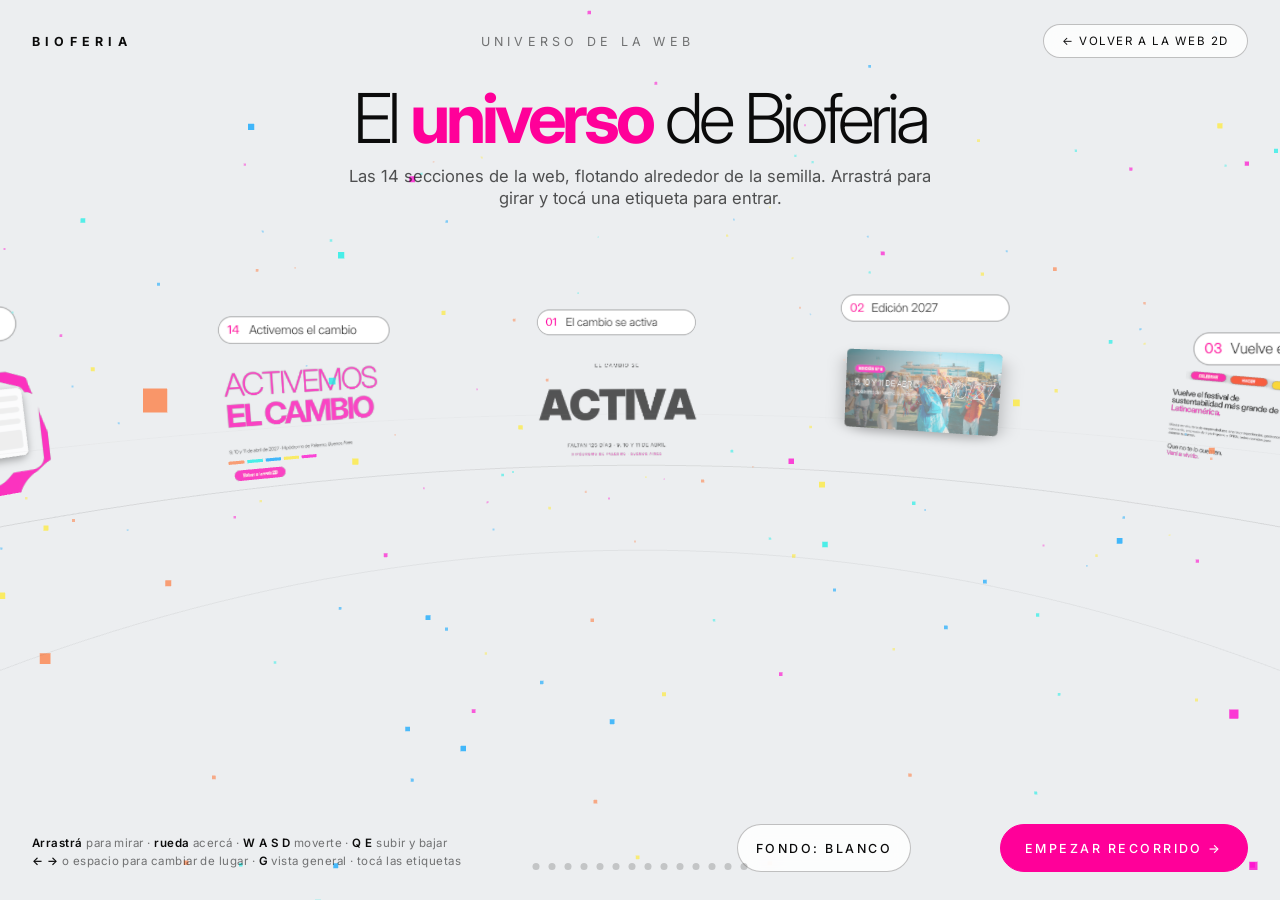
==== commit 98e5e514: "Add files via upload" ====
--- a/universo3d.html
+++ b/universo3d.html
@@ -305,7 +305,7 @@
 
 let cur=-1;const cam={p:new V3(0,2.4,16),l:new V3(0,0,0),tp:new V3(0,2.4,16),tl:new V3(0,0,0)};camera.position.copy(cam.p);
 const u={x:0,y:0,z:0,th:0,ph:0,zm:1},ug={x:0,y:0,z:0,th:0,ph:0,zm:1};let baseP=new V3(0,2.4,16),baseL=new V3(0,0,0),fov=48;
-function targetFor(i){if(i===-1)return{p:new V3(0,2.4,16),l:new V3(0,0,0)};if(i===-2)return{p:new V3(0,70,56),l:new V3(0,-4,0)};
+function targetFor(i){if(i===-1)return{p:new V3(0,2.4,16),l:new V3(0,0,0)};if(i===-2)return{p:new V3(0,12,28),l:new V3(0,6.5,0)};
   const s=ST[i],inw=new V3(-s.pos.x,0,-s.pos.z).normalize();return{p:s.pos.clone().addScaledVector(inw,s.d*.74).add(new V3(0,s.h+.6+1.5,0)),l:s.pos.clone().add(new V3(0,s.h*.3+1.5,0))}}
 function rig(){const v=baseP.clone().sub(baseL),len=v.length(),r=len*u.zm;let th=Math.atan2(v.x,v.z)+u.th,ph=clamp(Math.acos(clamp(v.y/len,-1,1))+u.ph,.12,2.95);
   const l=baseL.clone().add(new V3(u.x,u.y,u.z)),p=l.clone().add(new V3(Math.sin(ph)*Math.sin(th),Math.cos(ph),Math.sin(ph)*Math.cos(th)).multiplyScalar(r));cam.tp.copy(p);cam.tl.copy(l)}
@@ -323,12 +323,12 @@
   if(i>=0)ST[i].t0=T+.6;
   clearTimeout(mpTimer);mp.classList.remove('on');if(i===iAreas){if(!mpBuilt)buildMp();mpTimer=setTimeout(()=>mp.classList.add('on'),1500)}
   cap.classList.remove('in');setTimeout(()=>{let h,p,n='';if(i===-1){h='La web de <b>Bioferia</b>';p='Un recorrido por cada sección de la página, en el orden en que se vive. Podés moverte libremente por el espacio.'}
-    else if(i===-2){h='Vista <b>general</b>';p='Las 14 secciones de la web. Tocá una etiqueta para ir.'}
+    else if(i===-2){h='El <b>universo</b> de Bioferia';p='Las 14 secciones de la web, flotando alrededor de la semilla. Arrastrá para girar y tocá una etiqueta para entrar.'}
     else{n=pad2(i+1)+' / '+pad2(N);h=ST[i].title;p=ST[i].text}
     capN.textContent=n;capH.innerHTML=wordify(h);capP.textContent=p;capH.querySelectorAll('.w').forEach((w,k)=>w.style.transitionDelay=(k*80)+'ms');requestAnimationFrame(()=>requestAnimationFrame(()=>cap.classList.add('in')))},260);
-  nextB.textContent=i===-1?'Empezar →':(i===N-1?'Vista general':'Siguiente →');prevB.style.visibility=i===-1?'hidden':'visible';
+  nextB.textContent=(i===-1||i===-2)?'Empezar recorrido →':(i===N-1?'Ver el universo':'Siguiente →');prevB.style.visibility=(i===-1||i===-2)?'hidden':'visible';
   [...dots.children].forEach((d,k)=>d.classList.toggle('a',k===i));history.replaceState(null,'',i>=0?'#'+(i+1):location.pathname)}
-function step(d){if(cur===-2)return go(d>0?-1:N-1);if(cur===N-1&&d>0)return go(-2);go(cur+d)}
+function step(d){if(cur===-2)return go(d>0?0:N-1);if(cur===N-1&&d>0)return go(-2);go(cur+d)}
 nextB.onclick=()=>step(1);prevB.onclick=()=>step(-1);
 
 const keys={};let mx=0,my=0,drag=null;
@@ -372,10 +372,11 @@
   const tf=48+clamp(dist*.16,0,15);fov+=(tf-fov)*(1-Math.exp(-dt*4));if(Math.abs(camera.fov-fov)>.05){camera.fov=fov;camera.updateProjectionMatrix()}
   updateSeed(T,dt);if(lens.m){lens.amt+=(lens.tgt-lens.amt)*(1-Math.exp(-dt*9));lens.m.material.uniforms.uAmt.value=lens.amt}
   {const a=dust.pt.geometry.attributes.position;for(let i=0;i<dust.N;i++){a.array[i*3]+=dust.v[i][0]*dt;a.array[i*3+1]+=dust.v[i][1]*dt;a.array[i*3+2]+=dust.v[i][2]*dt;if(Math.abs(a.array[i*3+1])>32)dust.v[i][1]*=-1}a.needsUpdate=true}
-  labels.forEach(l=>{const d=camera.position.distanceTo(l.position),o=clamp((d-26)/22);l.material.opacity=o*(l.userData.i===cur?0:1);l.visible=l.material.opacity>.02});
+  if(cur<0&&!drag&&!Object.keys(keys).length)ug.th-=dt*.05;
+  labels.forEach(l=>{const d=camera.position.distanceTo(l.position),o=clamp((d-26)/22),w=clamp(d*.2,7.4,13);l.scale.set(w,w*.172,1);l.material.opacity=o*(l.userData.i===cur?0:1);l.visible=l.material.opacity>.02});
   ST.forEach(s=>{const eT=s.t0===undefined?99:T-s.t0;if(s.t0!==undefined&&eT<14)applyParts(s,eT);if(s.upd)s.upd(T,eT)});
   renderer.render(scene,camera)}
-buildAll().then(()=>{try{const q=location.search;if(q.includes('negro')||(!q.includes('blanco')&&localStorage.getItem('bio-fondo')==='n'))setFondo(true)}catch(e){}setFondo(dark);document.getElementById('load').classList.add('off');const h=parseInt(location.hash.slice(1));go(isNaN(h)?-1:Math.min(N,Math.max(1,h))-1);rig();cam.p.copy(cam.tp);cam.l.copy(cam.tl);frame()});
+buildAll().then(()=>{try{const q=location.search;if(q.includes('negro')||(!q.includes('blanco')&&localStorage.getItem('bio-fondo')==='n'))setFondo(true)}catch(e){}setFondo(dark);document.getElementById('load').classList.add('off');const h=parseInt(location.hash.slice(1));go(isNaN(h)?-2:Math.min(N,Math.max(1,h))-1);rig();cam.p.copy(cam.tp);cam.l.copy(cam.tl);frame()});
 window.__go=go;window.__ST=ST;
 </script>
 </body>
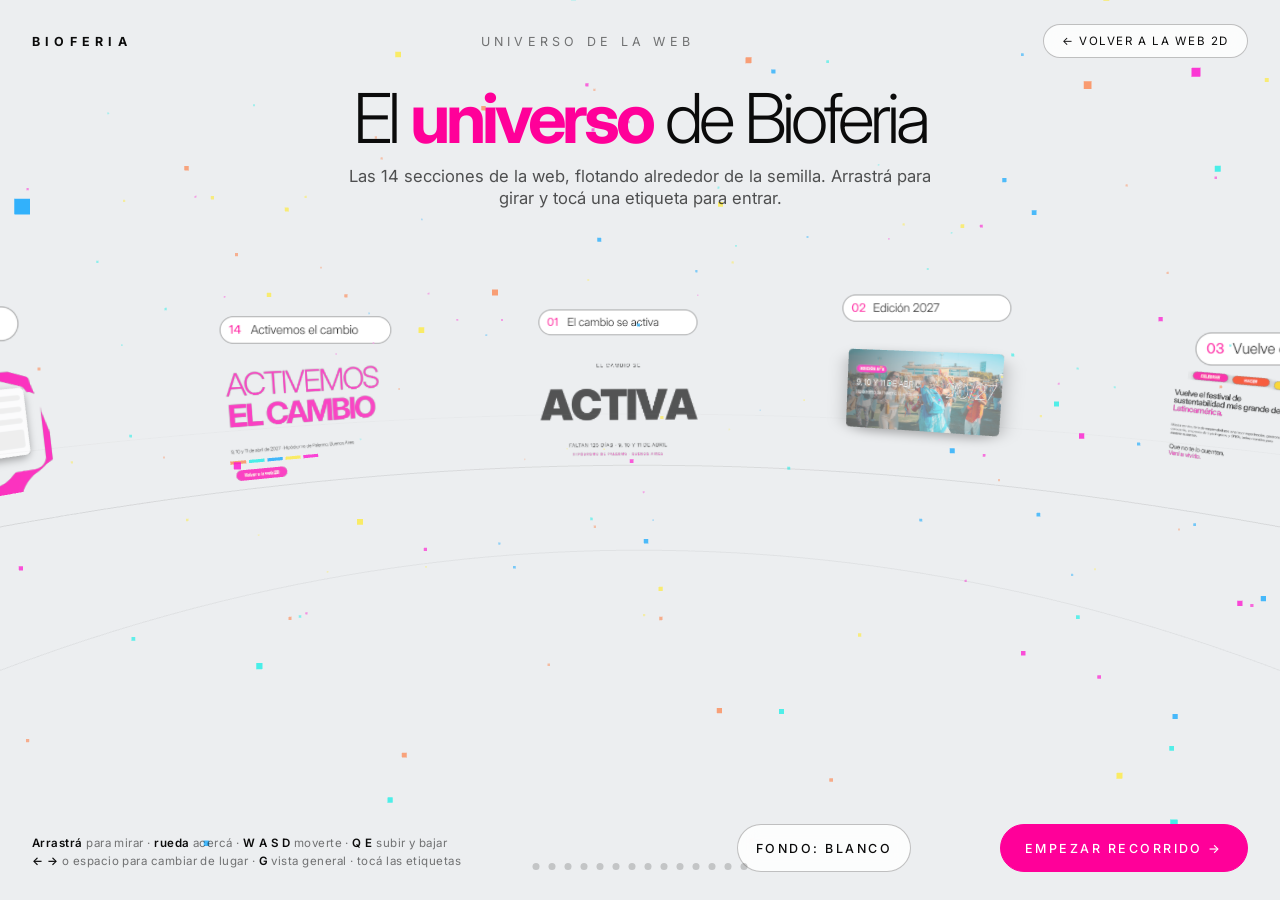
==== commit 003255e1: "Add files via upload" ====
--- a/universo3d.html
+++ b/universo3d.html
@@ -303,9 +303,9 @@
     const u=await s.build(g);s.upd=u||null;
     const nm=s.title.replace(/<[^>]+>/g,''),lb=labelSprite(i,nm);lb.position.copy(s.pos).add(new V3(0,6.4,0));lb.userData.i=i;scene.add(lb);labels.push(lb)}}
 
-let cur=-1;const cam={p:new V3(0,2.4,16),l:new V3(0,0,0),tp:new V3(0,2.4,16),tl:new V3(0,0,0)};camera.position.copy(cam.p);
+let cur=-1,focus=-1,hereSp=null;const cam={p:new V3(0,2.4,16),l:new V3(0,0,0),tp:new V3(0,2.4,16),tl:new V3(0,0,0)};camera.position.copy(cam.p);
 const u={x:0,y:0,z:0,th:0,ph:0,zm:1},ug={x:0,y:0,z:0,th:0,ph:0,zm:1};let baseP=new V3(0,2.4,16),baseL=new V3(0,0,0),fov=48;
-function targetFor(i){if(i===-1)return{p:new V3(0,2.4,16),l:new V3(0,0,0)};if(i===-2)return{p:new V3(0,12,28),l:new V3(0,6.5,0)};
+function targetFor(i){if(i===-1)return{p:new V3(0,2.4,16),l:new V3(0,0,0)};if(i===-2){if(focus>=0){const s=ST[focus],dr=new V3(s.pos.x,0,s.pos.z).normalize();return{p:new V3(-dr.x*22,12,-dr.z*22),l:new V3(dr.x*6,9.5,dr.z*6)}}return{p:new V3(0,12,28),l:new V3(0,6.5,0)}}
   const s=ST[i],inw=new V3(-s.pos.x,0,-s.pos.z).normalize();return{p:s.pos.clone().addScaledVector(inw,s.d*.74).add(new V3(0,s.h+.6+1.5,0)),l:s.pos.clone().add(new V3(0,s.h*.3+1.5,0))}}
 function rig(){const v=baseP.clone().sub(baseL),len=v.length(),r=len*u.zm;let th=Math.atan2(v.x,v.z)+u.th,ph=clamp(Math.acos(clamp(v.y/len,-1,1))+u.ph,.12,2.95);
   const l=baseL.clone().add(new V3(u.x,u.y,u.z)),p=l.clone().add(new V3(Math.sin(ph)*Math.sin(th),Math.cos(ph),Math.sin(ph)*Math.cos(th)).multiplyScalar(r));cam.tp.copy(p);cam.tl.copy(l)}
@@ -319,16 +319,16 @@
 const CAT_FICHA=true;let catSel=-1;const catCards=[];
 function showKP(i){catSel=catSel===i?-1:i}
 function hideKP(){catSel=-1}
-function go(i){hideKP();if(i<-2)i=-2;if(i>=N)i=N-1;cur=i;const t=targetFor(i);baseP.copy(t.p);baseL.copy(t.l);Object.assign(ug,{x:0,y:0,z:0,th:0,ph:0,zm:1});
+function go(i){hideKP();if(i<-2)i=-2;if(i>=0)focus=-1;if(i>=N)i=N-1;cur=i;const t=targetFor(i);baseP.copy(t.p);baseL.copy(t.l);Object.assign(ug,{x:0,y:0,z:0,th:0,ph:0,zm:1});
   if(i>=0)ST[i].t0=T+.6;
   clearTimeout(mpTimer);mp.classList.remove('on');if(i===iAreas){if(!mpBuilt)buildMp();mpTimer=setTimeout(()=>mp.classList.add('on'),1500)}
   cap.classList.remove('in');setTimeout(()=>{let h,p,n='';if(i===-1){h='La web de <b>Bioferia</b>';p='Un recorrido por cada sección de la página, en el orden en que se vive. Podés moverte libremente por el espacio.'}
-    else if(i===-2){h='El <b>universo</b> de Bioferia';p='Las 14 secciones de la web, flotando alrededor de la semilla. Arrastrá para girar y tocá una etiqueta para entrar.'}
+    else if(i===-2){h='El <b>universo</b> de Bioferia';p=focus>=0?'Estabas en "'+ST[focus].title.replace(/<[^>]+>/g,'')+'". Entrá ahí o tocá cualquier etiqueta para ir a otra sección.':'Las 14 secciones de la web, flotando alrededor de la semilla. Arrastrá para girar y tocá una etiqueta para entrar.'}
     else{n=pad2(i+1)+' / '+pad2(N);h=ST[i].title;p=ST[i].text}
     capN.textContent=n;capH.innerHTML=wordify(h);capP.textContent=p;capH.querySelectorAll('.w').forEach((w,k)=>w.style.transitionDelay=(k*80)+'ms');requestAnimationFrame(()=>requestAnimationFrame(()=>cap.classList.add('in')))},260);
-  nextB.textContent=(i===-1||i===-2)?'Empezar recorrido →':(i===N-1?'Ver el universo':'Siguiente →');prevB.style.visibility=(i===-1||i===-2)?'hidden':'visible';
+  nextB.textContent=(i===-2&&focus>=0)?'Entrar a esta sección →':(i===-1||i===-2)?'Empezar recorrido →':(i===N-1?'Ver el universo':'Siguiente →');prevB.style.visibility=(i===-1||i===-2)?'hidden':'visible';
   [...dots.children].forEach((d,k)=>d.classList.toggle('a',k===i));history.replaceState(null,'',i>=0?'#'+(i+1):location.pathname)}
-function step(d){if(cur===-2)return go(d>0?0:N-1);if(cur===N-1&&d>0)return go(-2);go(cur+d)}
+function step(d){if(cur===-2)return go(d>0?(focus>=0?focus:0):N-1);if(cur===N-1&&d>0)return go(-2);go(cur+d)}
 nextB.onclick=()=>step(1);prevB.onclick=()=>step(-1);
 
 const keys={};let mx=0,my=0,drag=null;
@@ -372,11 +372,13 @@
   const tf=48+clamp(dist*.16,0,15);fov+=(tf-fov)*(1-Math.exp(-dt*4));if(Math.abs(camera.fov-fov)>.05){camera.fov=fov;camera.updateProjectionMatrix()}
   updateSeed(T,dt);if(lens.m){lens.amt+=(lens.tgt-lens.amt)*(1-Math.exp(-dt*9));lens.m.material.uniforms.uAmt.value=lens.amt}
   {const a=dust.pt.geometry.attributes.position;for(let i=0;i<dust.N;i++){a.array[i*3]+=dust.v[i][0]*dt;a.array[i*3+1]+=dust.v[i][1]*dt;a.array[i*3+2]+=dust.v[i][2]*dt;if(Math.abs(a.array[i*3+1])>32)dust.v[i][1]*=-1}a.needsUpdate=true}
-  if(cur<0&&!drag&&!Object.keys(keys).length)ug.th-=dt*.05;
-  labels.forEach(l=>{const d=camera.position.distanceTo(l.position),o=clamp((d-26)/22),w=clamp(d*.2,7.4,13);l.scale.set(w,w*.172,1);l.material.opacity=o*(l.userData.i===cur?0:1);l.visible=l.material.opacity>.02});
+  if(cur<0&&focus<0&&!drag&&!Object.keys(keys).length)ug.th-=dt*.05;
+  if(hereSp){const on=cur===-2&&focus>=0;hereSp.visible=on;if(on){const lb=labels[focus],wl=lb.scale.x;hereSp.position.copy(lb.position);hereSp.position.y+=wl*.2+.4+Math.sin(T*3)*.25;hereSp.scale.set(wl*.55,wl*.55*.3,1)}}
+  labels.forEach(l=>{const d=camera.position.distanceTo(l.position),o=clamp((d-26)/22),w=clamp(d*.2,7.4,13)*((cur===-2&&focus>=0&&l.userData.i===focus)?1.3:1);l.scale.set(w,w*.172,1);l.material.opacity=o*(l.userData.i===cur?0:1);l.visible=l.material.opacity>.02});
   ST.forEach(s=>{const eT=s.t0===undefined?99:T-s.t0;if(s.t0!==undefined&&eT<14)applyParts(s,eT);if(s.upd)s.upd(T,eT)});
   renderer.render(scene,camera)}
-buildAll().then(()=>{try{const q=location.search;if(q.includes('negro')||(!q.includes('blanco')&&localStorage.getItem('bio-fondo')==='n'))setFondo(true)}catch(e){}setFondo(dark);document.getElementById('load').classList.add('off');const h=parseInt(location.hash.slice(1));go(isNaN(h)?-2:Math.min(N,Math.max(1,h))-1);rig();cam.p.copy(cam.tp);cam.l.copy(cam.tl);frame()});
+buildAll().then(()=>{try{const q=location.search;if(q.includes('negro')||(!q.includes('blanco')&&localStorage.getItem('bio-fondo')==='n'))setFondo(true)}catch(e){}setFondo(dark);document.getElementById('load').classList.add('off');const hs=location.hash.slice(1),gm=/^g([0-9]+)?$/.exec(hs);if(gm&&gm[1])focus=Math.min(N,Math.max(1,+gm[1]))-1;const h=parseInt(hs);go(gm?-2:(isNaN(h)?-2:Math.min(N,Math.max(1,h))-1));rig();cam.p.copy(cam.tp);cam.l.copy(cam.tl);frame()});
+{const c=mkc(420,126),x=c.getContext('2d');x.fillStyle='#FF0099';rr(x,4,4,412,118,59);x.fill();x.fillStyle='#fff';x.font='700 52px Inter';x.textAlign='center';x.textBaseline='middle';x.letterSpacing='4px';x.fillText('ESTÁS ACÁ',210,66);hereSp=new TH.Sprite(new TH.SpriteMaterial({map:ctex(c),transparent:true,depthWrite:false,depthTest:false,fog:false}));hereSp.visible=false;hereSp.renderOrder=40;scene.add(hereSp)}
 window.__go=go;window.__ST=ST;
 </script>
 </body>
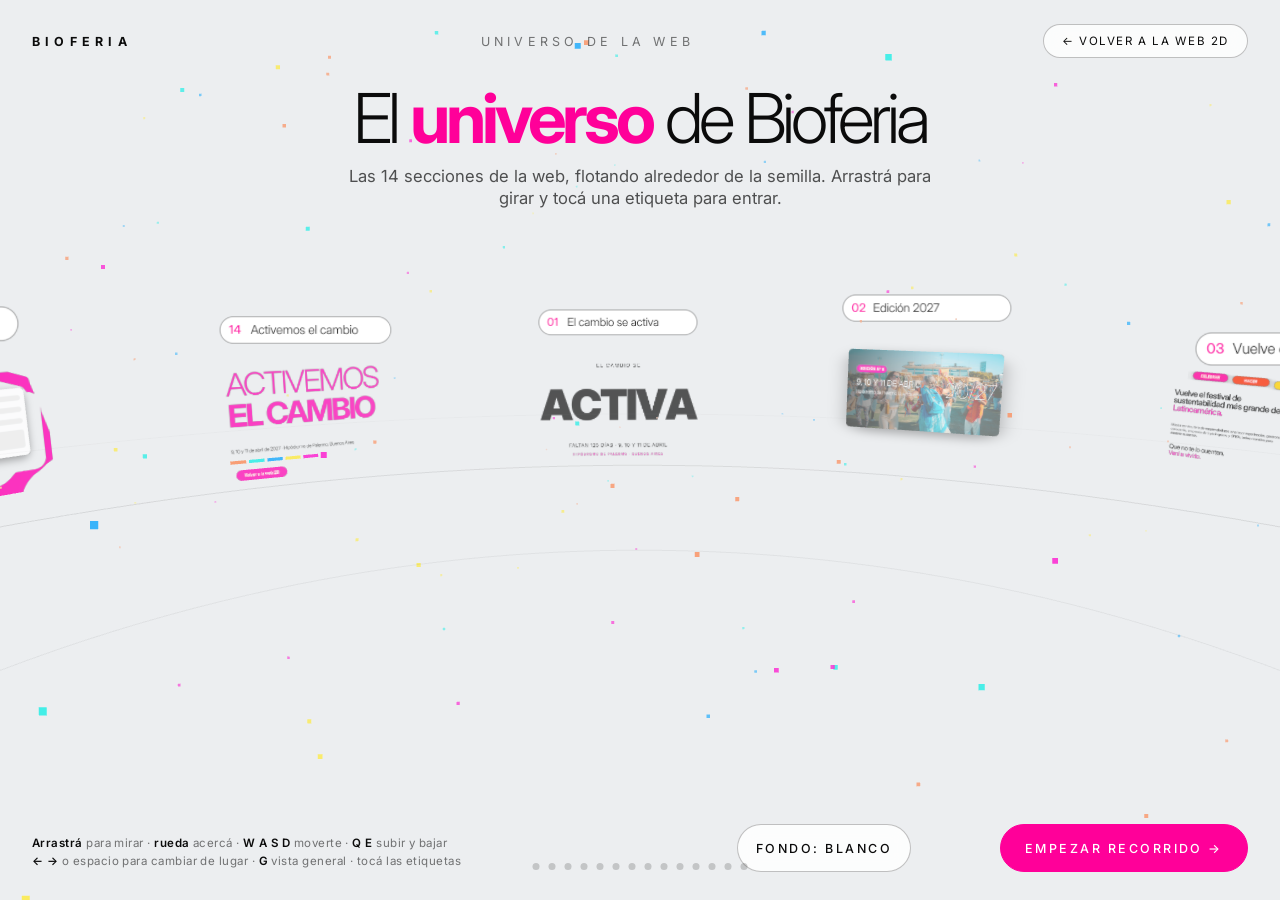
==== commit 14acab23: "Add files via upload" ====
--- a/universo3d.html
+++ b/universo3d.html
@@ -78,7 +78,7 @@
 let INK='#0b0b0b',INV='#fff';const inkd=()=>INK==='#fff'?'#ffffffd9':'#0b0b0bd9';const COL={fuego:'#FA3710',aire:'#01DAC7',agua:'#005BFC',tierra:'#FED108',rosa:'#FF0099'};
 const CN={rojo:COL.fuego,turquesa:COL.aire,azul:COL.agua,amarillo:COL.tierra,rosa:COL.rosa};
 const WEB='index.html';
-function back2d(){if(parent!==window)parent.postMessage('cerrar3d','*');else location.href='index.html'}
+function back2d(){if(parent!==window)parent.postMessage({t:'cerrar3d',e:cur>=0?cur+1:0},'*');else location.href='index.html'}
 
 const loadImg=u=>new Promise(r=>{const i=new Image();i.crossOrigin='anonymous';i.onload=()=>r(i);i.onerror=()=>r(null);i.src=u});
 const mkc=(w,h)=>{const c=document.createElement('canvas');c.width=Math.max(2,Math.round(w));c.height=Math.max(2,Math.round(h));return c};
@@ -219,7 +219,14 @@
   return(t,eT)=>{const q=Math.max(0,eT);ring.rotation.y=.28*q+2.6*(1-Math.exp(-q*1.1));const e=eOut(clamp(q/1.4));holder.scale.setScalar(.55+.45*e);holder.visible=q>0}
 },{d:13,h:.5});
 
-station('areas','Descubrí las 11 áreas <b>temáticas</b>','El mapa 3D del Hipódromo, para recorrerlo, y todo lo que vive en cada lugar.',async g=>{return null},{d:12});
+station('areas','Descubrí las 11 áreas <b>temáticas</b>','El mapa 3D del Hipódromo, para recorrerlo, y todo lo que vive en cada lugar.',async g=>{
+  const A=(m,o)=>{g.add(m);return reg(m,o)};
+  const mapa=imgCard('assets/mapa/mapa3d-poster.jpg',7.4,4.16,{r:.04,px:1300});mapa.position.set(-2.7,.1,0);A(mapa,{k:'wipe',d:0,len:1.2});
+  const cats=B.areas.categorias,cw=4.3,ch=5.1,lista=textPlane(cw,ch,880,(x,w,h)=>{const u=w/cw;x.fillStyle='#fff';rr(x,0,0,w,h,44);x.fill();x.textBaseline='middle';x.fillStyle='#0b0b0b';x.font='700 26px Inter';x.letterSpacing='3px';x.fillText(cats.length+' CATEGORÍAS',.3*u,70);
+    cats.forEach((c,i)=>{const y=150+i*(h-190)/cats.length,col=CN[c.color]==='#FED108'?'#d4a900':CN[c.color];x.fillStyle=col;x.font='500 40px Inter';x.letterSpacing='-2px';x.fillText(pad2(i+1),.3*u,y);x.fillStyle='#0b0b0b';x.font='400 34px Inter';x.letterSpacing='-1px';x.fillText(c.n,.3*u+84,y);x.fillStyle=col;x.font='500 26px Inter';x.textAlign='right';x.fillText(c.lugar,w-.3*u,y);x.textAlign='left'})},{fixed:true,shadow:true});
+  lista.position.set(3.9,0,.02);A(lista,{k:'up',dist:1.6,d:.5,len:1});
+  return(t,eT)=>{g.visible=!(mp.classList.contains('on')&&T-mpOnT>.9)}
+},{d:19});
 
 station('espacios','Así se activa el <b>recorrido</b>','Cinco espacios pensados para llegar, encontrarse, orientarse, escuchar y hacer una pausa.',async g=>{
   const E=[['ingreso','Entrada','La bienvenida al festival.'],['instagram','Espacio instagrameable','Un lugar para la foto y para compartir.'],['informes','Informes','Orientación y consultas para visitantes.'],['escenario','Escenario','Música y contenidos en vivo.'],['descanso','Lugar de descanso','Bancos y sombra para hacer una pausa.']];
@@ -312,7 +319,7 @@
 const cap=document.getElementById('cap'),capN=cap.querySelector('.n'),capH=cap.querySelector('h1'),capP=cap.querySelector('p'),nextB=document.getElementById('next'),prevB=document.getElementById('prev'),dots=document.getElementById('dots'),mp=document.getElementById('mp');
 for(let i=0;i<N;i++){const d=document.createElement('i');d.onclick=()=>go(i);dots.appendChild(d)}
 const wordify=h=>h.replace(/(<[^>]+>)|([^<\s]+)/g,(m,t,w)=>t?t:`<span class="w">${w}</span>`);
-let mpBuilt=false,mpTimer=0;
+let mpBuilt=false,mpTimer=0,mpOnT=1e9;
 function buildMp(){const a=B.areas,t=mp.querySelector('.mp__txt'),cc=c=>CN[c]==='#FED108'?'#b89400':CN[c];
   t.innerHTML=`<p>${a.texto}</p><h3>${a.categorias.length} categorías · el color marca dónde se vive</h3><ol>${a.categorias.map((c,i)=>`<li style="transition-delay:${i*70+500}ms"><b style="color:${cc(c.color)}">${pad2(i+1)}</b><span>${c.n}</span><em style="color:${cc(c.color)}">${c.lugar}</em></li>`).join('')}</ol><h3>Referencias del mapa</h3><div class="leg">${a.referencias.map(r=>`<i style="--c:${CN[r.color]}">${r.t}</i>`).join('')}</div>`;
   const fr=mp.querySelector('iframe');fr.onload=()=>{try{fr.contentDocument.documentElement.dataset.tema=dark?'oscuro':'claro'}catch(e){}};fr.src='universo3d-mapa.html';mpBuilt=true}
@@ -321,7 +328,7 @@
 function hideKP(){catSel=-1}
 function go(i){hideKP();if(i<-2)i=-2;if(i>=0)focus=-1;if(i>=N)i=N-1;cur=i;const t=targetFor(i);baseP.copy(t.p);baseL.copy(t.l);Object.assign(ug,{x:0,y:0,z:0,th:0,ph:0,zm:1});
   if(i>=0)ST[i].t0=T+.6;
-  clearTimeout(mpTimer);mp.classList.remove('on');if(i===iAreas){if(!mpBuilt)buildMp();mpTimer=setTimeout(()=>mp.classList.add('on'),1500)}
+  clearTimeout(mpTimer);mp.classList.remove('on');mpOnT=1e9;if(i===iAreas){if(!mpBuilt)buildMp();mpTimer=setTimeout(()=>{mp.classList.add('on');mpOnT=T},1500)}
   cap.classList.remove('in');setTimeout(()=>{let h,p,n='';if(i===-1){h='La web de <b>Bioferia</b>';p='Un recorrido por cada sección de la página, en el orden en que se vive. Podés moverte libremente por el espacio.'}
     else if(i===-2){h='El <b>universo</b> de Bioferia';p=focus>=0?'Estabas en "'+ST[focus].title.replace(/<[^>]+>/g,'')+'". Entrá ahí o tocá cualquier etiqueta para ir a otra sección.':'Las 14 secciones de la web, flotando alrededor de la semilla. Arrastrá para girar y tocá una etiqueta para entrar.'}
     else{n=pad2(i+1)+' / '+pad2(N);h=ST[i].title;p=ST[i].text}
